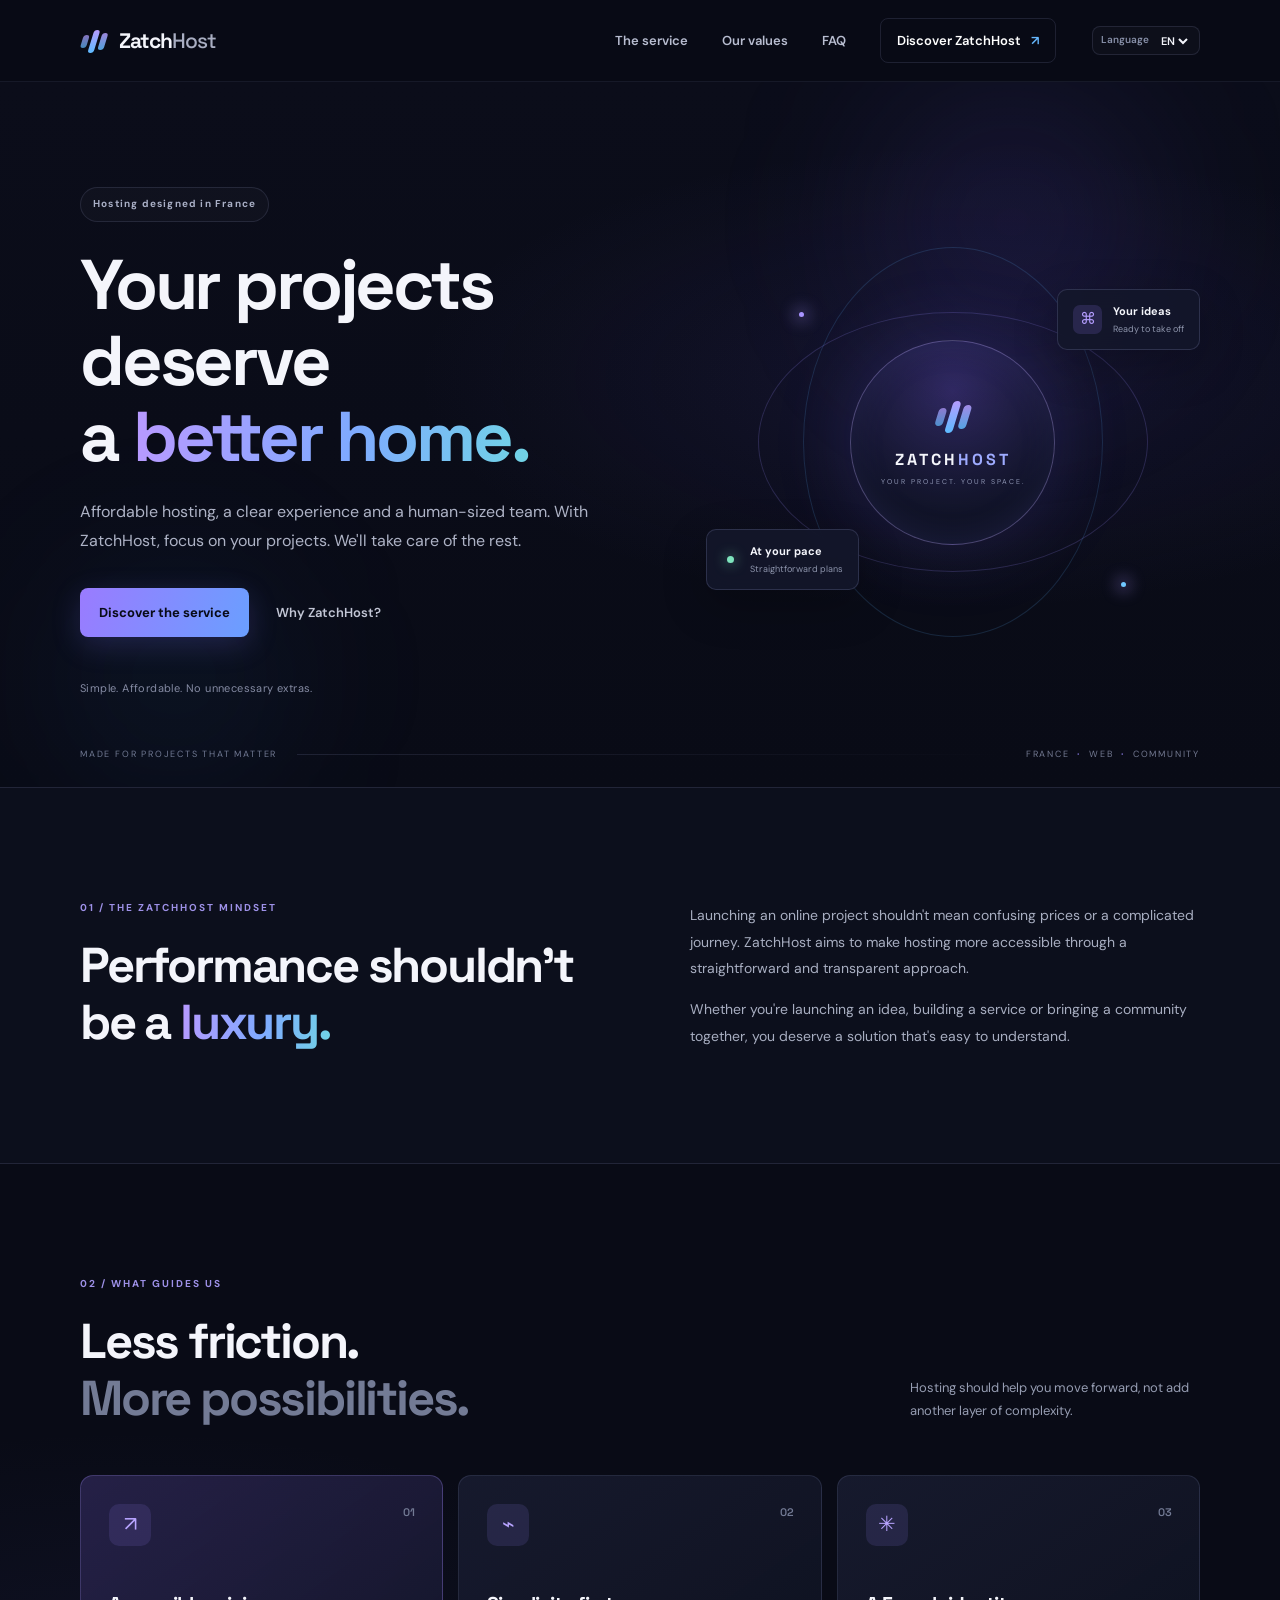
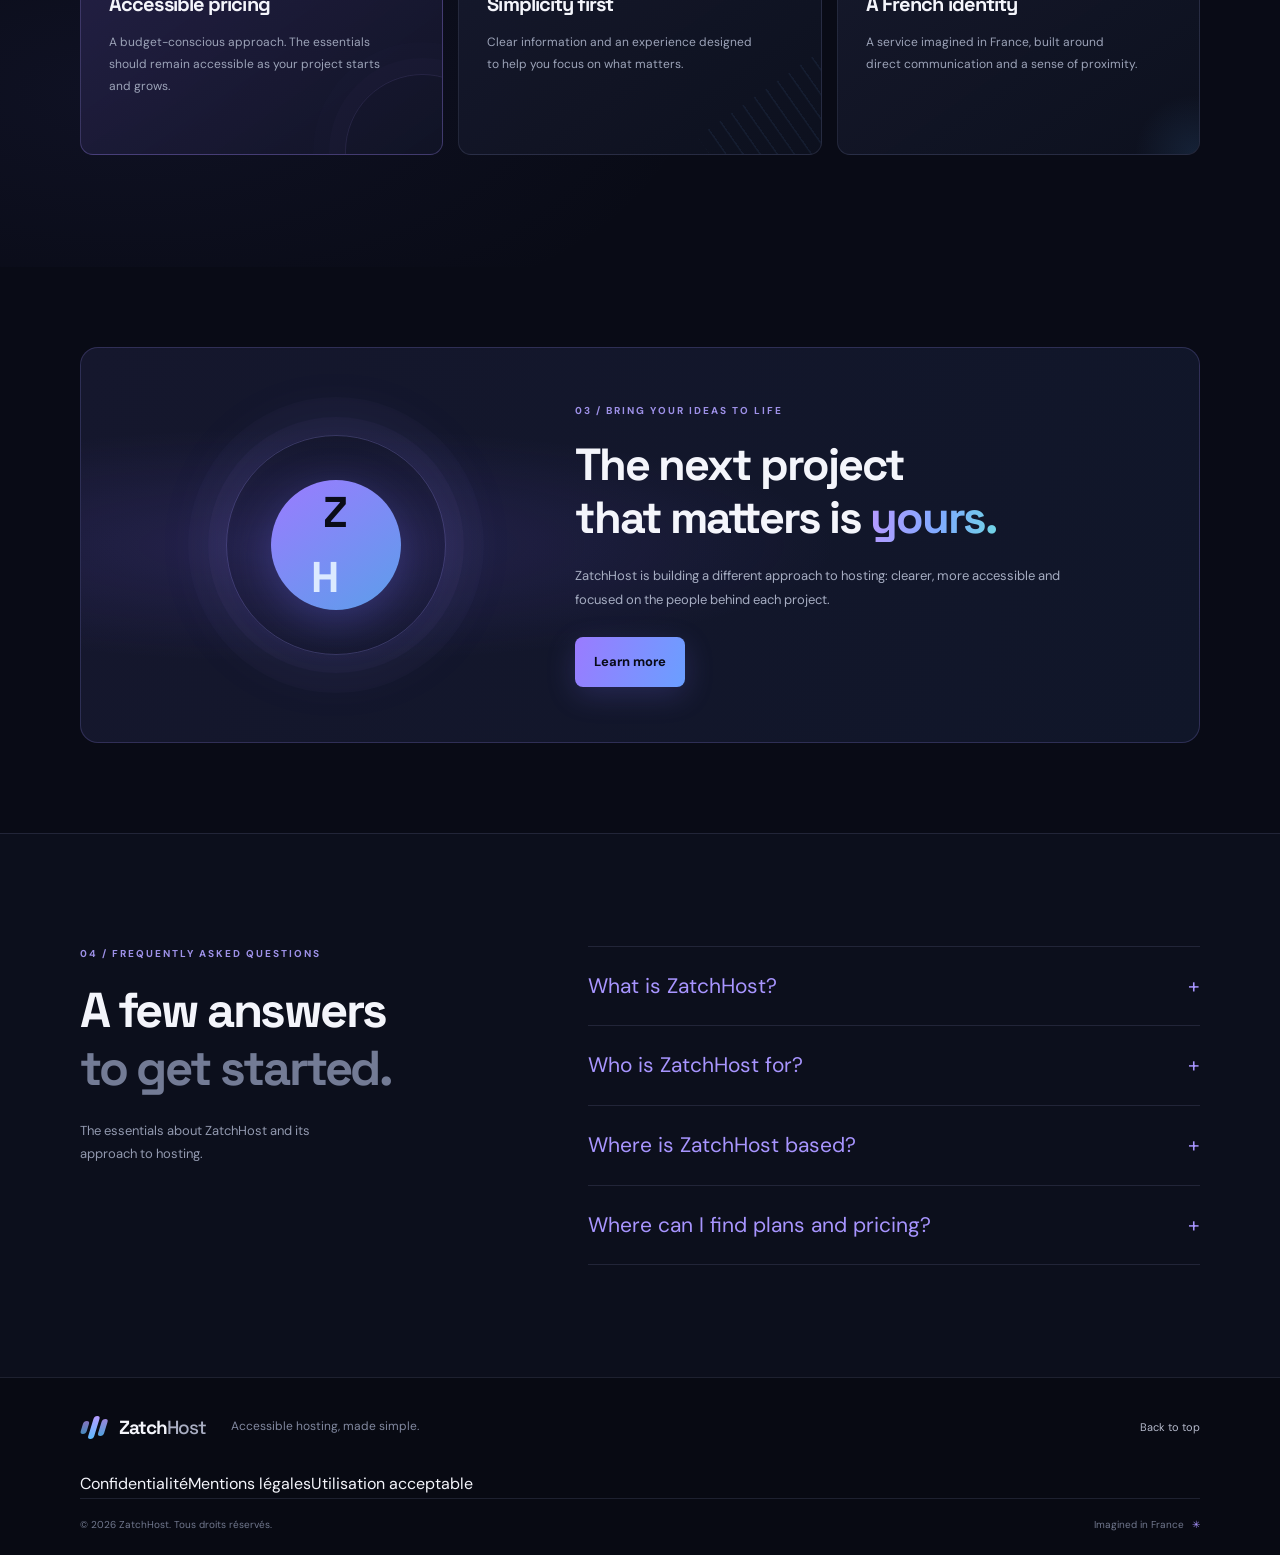
==== index.html @ 6ff49f6a "Add legal and privacy links to footer" ====
<!doctype html>
<html lang="fr">
<head>
  <meta charset="utf-8">
  <meta name="viewport" content="width=device-width, initial-scale=1">
  <meta name="theme-color" content="#090b16">
  <meta id="meta-description" name="description" content="ZatchHost, l'hébergement accessible pensé en France. Découvrez une approche simple, transparente et humaine pour donner vie à vos projets en ligne.">
  <meta name="robots" content="index,follow">
  <link rel="canonical" href="https://zatchhost.github.io/">
  <link rel="icon" type="image/svg+xml" href="/favicon.svg">
  <link rel="preconnect" href="https://fonts.googleapis.com">
  <link rel="preconnect" href="https://fonts.gstatic.com" crossorigin>
  <link href="https://fonts.googleapis.com/css2?family=DM+Sans:wght@400;500;600;700&family=Space+Grotesk:wght@500;600;700&display=swap" rel="stylesheet">
  <link rel="stylesheet" href="/styles.css">
  <meta property="og:type" content="website">
  <meta property="og:locale" content="fr_FR">
  <meta property="og:site_name" content="ZatchHost">
  <meta id="og-title" property="og:title" content="ZatchHost — L'hébergement, simplement.">
  <meta id="og-description" property="og:description" content="Un hébergement accessible, une approche transparente et un service pensé en France.">
  <meta property="og:url" content="https://zatchhost.github.io/">
  <meta name="twitter:card" content="summary">
  <title id="page-title">ZatchHost — Hébergement accessible, simplement</title>
  <script type="application/ld+json">
  {
    "@context": "https://schema.org",
    "@type": "Organization",
    "name": "ZatchHost",
    "url": "https://zatchhost.github.io/",
    "description": "Service français d'hébergement accessible."
  }
  </script>
</head>
<body>
  <a class="skip-link" href="#contenu">Aller au contenu</a>
  <header class="site-header">
    <div class="container nav-wrap">
      <a class="brand" href="#" aria-label="ZatchHost, accueil">
        <span class="brand-mark" aria-hidden="true"><span></span><span></span><span></span></span>
        <span>Zatch<span class="brand-light">Host</span></span>
      </a>
      <button class="menu-toggle" type="button" aria-expanded="false" aria-controls="navigation" aria-label="Ouvrir le menu">
        <span></span><span></span>
      </button>
      <nav id="navigation" class="navigation" aria-label="Navigation principale">
        <a href="#service">Le service</a>
        <a href="#engagements">Nos engagements</a>
        <a href="#faq">FAQ</a>
        <a class="nav-cta" href="#decouvrir">Découvrir ZatchHost <span aria-hidden="true">↗</span></a>
      <div class="language-picker"><label for="language-select">Language</label><select id="language-select" aria-label="Choose language"><option value="fr">FR</option><option value="en">EN</option><option value="es">ES</option><option value="ja">JP</option><option value="de">DE</option></select></div>
      </nav>
    </div>
  </header>

  <main id="contenu">
    <section class="hero">
      <div class="hero-glow hero-glow-one" aria-hidden="true"></div>
      <div class="hero-glow hero-glow-two" aria-hidden="true"></div>
      <div class="container hero-grid">
        <div class="hero-copy">
          <div class="eyebrow"><span class="eyebrow-dot"></span> L'hébergement pensé en France</div>
          <h1>Vos projets méritent<br>un <span class="gradient-text">meilleur terrain.</span></h1>
          <p class="hero-lead">Un hébergement accessible, une expérience claire et une équipe à taille humaine. Avec ZatchHost, concentrez-vous sur vos projets. On s'occupe du reste.</p>
          <div class="hero-actions">
            <a class="button button-primary" href="#service">Découvrir le service <span aria-hidden="true">→</span></a>
            <a class="text-link" href="#engagements">Pourquoi ZatchHost ? <span aria-hidden="true">↘</span></a>
          </div>
          <div class="hero-note"><span class="note-icon" aria-hidden="true">✳</span> Simple. Accessible. Sans superflu.</div>
        </div>
        <div class="hero-visual" aria-label="Illustration abstraite d'une infrastructure numérique">
          <div class="orbit orbit-a"></div><div class="orbit orbit-b"></div>
          <div class="visual-core">
            <div class="core-logo"><span class="brand-mark large" aria-hidden="true"><span></span><span></span><span></span></span></div>
            <strong>ZATCH<span>HOST</span></strong>
            <small>YOUR PROJECT. YOUR SPACE.</small>
          </div>
          <div class="float-card float-card-top"><span class="float-icon">⌘</span><span><b>Vos idées</b><small>Prêtes à décoller</small></span></div>
          <div class="float-card float-card-bottom"><span class="status-dot"></span><span><b>À votre rythme</b><small>Une offre sans détour</small></span></div>
          <div class="visual-spark spark-one"></div><div class="visual-spark spark-two"></div>
        </div>
      </div>
      <div class="container hero-bottom"><span>FAIT POUR LES PROJETS QUI COMPTENT</span><div class="hero-line"></div><span>FRANCE <b>·</b> WEB <b>·</b> COMMUNAUTÉ</span></div>
    </section>

    <section class="intro section-pad" id="service">
      <div class="container intro-grid">
        <div>
          <p class="section-kicker">01 / L'ESPRIT ZATCHHOST</p>
          <h2>La performance ne devrait pas être un <span class="gradient-text">luxe.</span></h2>
        </div>
        <div class="intro-text">
          <p>Monter un projet en ligne ne devrait pas rimer avec tarifs incompréhensibles ou parcours compliqué. ZatchHost veut rendre l'hébergement plus accessible, avec une approche directe et transparente.</p>
          <p>Que vous lanciez une idée, développiez un service ou réunissiez une communauté, vous devez pouvoir avancer avec une solution qui reste simple à comprendre.</p>
        </div>
      </div>
    </section>

    <section class="values section-pad" id="engagements">
      <div class="container">
        <div class="section-heading">
          <div><p class="section-kicker">02 / CE QUI NOUS GUIDE</p><h2>Moins de friction.<br><span class="muted-heading">Plus de possibilités.</span></h2></div>
          <p class="heading-aside">Un service d'hébergement doit vous aider à avancer, pas ajouter une couche de complexité.</p>
        </div>
        <div class="value-grid">
          <article class="value-card value-featured">
            <div class="card-icon">↗</div><span class="card-index">01</span>
            <h3>Des prix accessibles</h3>
            <p>Une approche orientée budget maîtrisé. L'essentiel doit rester accessible, que votre projet débute ou grandisse.</p>
            <div class="card-decoration decoration-ring"></div>
          </article>
          <article class="value-card">
            <div class="card-icon">⌁</div><span class="card-index">02</span>
            <h3>La simplicité avant tout</h3>
            <p>Des informations claires et une expérience pensée pour vous laisser vous concentrer sur l'essentiel.</p>
            <div class="card-decoration decoration-lines"></div>
          </article>
          <article class="value-card">
            <div class="card-icon">✳</div><span class="card-index">03</span>
            <h3>Une identité française</h3>
            <p>Un service imaginé en France, avec la volonté de construire une relation directe et de proximité.</p>
            <div class="card-decoration decoration-orb"></div>
          </article>
        </div>
      </div>
    </section>

    <section class="manifesto section-pad" id="decouvrir">
      <div class="container manifesto-inner">
        <div class="manifesto-orb" aria-hidden="true"><div class="manifesto-orb-inner">Z<span>H</span></div></div>
        <div class="manifesto-copy">
          <p class="section-kicker">03 / DONNEZ VIE À VOS IDÉES</p>
          <h2>Le prochain projet<br>qui compte, c'est <span class="gradient-text">le vôtre.</span></h2>
          <p>ZatchHost construit une autre façon d'aborder l'hébergement : plus lisible, plus accessible et tournée vers les personnes qui font vivre leurs projets.</p>
          <a class="button button-primary" href="#faq">En savoir plus <span aria-hidden="true">→</span></a>
        </div>
      </div>
    </section>

    <section class="faq section-pad" id="faq">
      <div class="container faq-grid">
        <div><p class="section-kicker">04 / QUESTIONS FRÉQUENTES</p><h2>Quelques réponses<br><span class="muted-heading">pour commencer.</span></h2><p class="faq-intro">L'essentiel sur ZatchHost et sa vision de l'hébergement.</p></div>
        <div class="faq-list">
          <details><summary>Qu'est-ce que ZatchHost ? <span>+</span></summary><p>ZatchHost est un service français d'hébergement qui souhaite proposer des solutions accessibles et une expérience simple, sans complexité inutile.</p></details>
          <details><summary>À qui s'adresse ZatchHost ? <span>+</span></summary><p>À celles et ceux qui souhaitent héberger un projet en ligne et qui recherchent une approche claire, accessible et facile à comprendre.</p></details>
          <details><summary>Où est basé ZatchHost ? <span>+</span></summary><p>ZatchHost est un service français. Les informations précises sur l'infrastructure et la localisation des serveurs seront communiquées dans la documentation des offres.</p></details>
          <details><summary>Comment connaître les offres et les tarifs ? <span>+</span></summary><p>Les offres, leurs caractéristiques et leurs tarifs devront être présentés ici dès leur publication. Chaque formule devra détailler clairement ce qui est inclus.</p></details>
        </div>
      </div>
    </section>
  </main>

  <footer class="site-footer">
    <div class="container footer-main">
      <a class="brand footer-brand" href="#" aria-label="ZatchHost, accueil"><span class="brand-mark" aria-hidden="true"><span></span><span></span><span></span></span><span>Zatch<span class="brand-light">Host</span></span></a>
      <p>L'hébergement accessible, simplement.</p>
      <a class="back-top" href="#">Retour en haut ↑</a>
    </div>
    <nav class="container footer-links" aria-label="Informations légales"><a href="/privacy-policy.html">Confidentialité</a><a href="/legal-notice.html">Mentions légales</a><a href="/acceptable-use-policy.html">Utilisation acceptable</a></nav>
    <div class="container footer-bottom"><span>© <span id="year">2026</span> ZatchHost. Tous droits réservés.</span><span>Imaginé en France <span class="footer-heart">✳</span></span></div>
  </footer>
  <script src="/script.js" defer></script>
</body>
</html>
---- styles.css ----
:root{color-scheme:dark;--bg:#090b16;--surface:#101322;--surface-2:#14182a;--text:#f4f5fb;--muted:#a3a8bc;--line:rgba(190,196,255,.12);--purple:#9b7bff;--blue:#66b8ff;--font-body:"DM Sans",sans-serif;--font-display:"Space Grotesk",sans-serif}*{box-sizing:border-box}html{scroll-behavior:smooth;scroll-padding-top:90px}body{margin:0;background:var(--bg);color:var(--text);font-family:var(--font-body);line-height:1.65;-webkit-font-smoothing:antialiased}a{color:inherit;text-decoration:none}.container{width:min(1120px,calc(100% - 48px));margin-inline:auto}.skip-link{position:absolute;top:-60px;left:16px;padding:10px 16px;background:#fff;color:#090b16;z-index:20}.skip-link:focus{top:12px}.site-header{height:82px;position:sticky;top:0;z-index:10;background:rgba(9,11,22,.84);backdrop-filter:blur(18px);border-bottom:1px solid rgba(190,196,255,.08)}.nav-wrap,.navigation,.brand{display:flex;align-items:center}.nav-wrap{height:100%;justify-content:space-between}.brand{gap:11px;font:700 21px var(--font-display);letter-spacing:-1px}.brand-light{font-weight:500;color:#a9aec2}.brand-mark{width:28px;height:28px;display:flex;align-items:center;justify-content:center;gap:3px;transform:skew(-17deg)}.brand-mark span{width:6px;border-radius:5px;background:linear-gradient(180deg,#b69cff,#5dbbff)}.brand-mark span:nth-child(1){height:13px;opacity:.72}.brand-mark span:nth-child(2){height:23px}.brand-mark span:nth-child(3){height:17px;opacity:.85}.navigation{gap:34px;color:#b8bdd0;font-size:13px;font-weight:600}.navigation>a:not(.nav-cta):hover,.text-link:hover{color:#fff}.nav-cta{padding:11px 16px;border:1px solid var(--line);border-radius:8px;color:#fff}.nav-cta span{color:var(--blue);margin-left:7px}.menu-toggle{display:none}.hero{position:relative;overflow:hidden;padding:105px 0 25px;background:radial-gradient(ellipse at 75% 42%,rgba(82,67,173,.14),transparent 40%),linear-gradient(180deg,#0b0d1a 0%,#090b16 100%)}.hero-grid{position:relative;z-index:1;display:grid;grid-template-columns:1.08fr .92fr;align-items:center;gap:45px;min-height:430px}.eyebrow,.section-kicker{font-size:10px;font-weight:700;letter-spacing:2px;color:#aab0c7}.eyebrow{display:inline-flex;align-items:center;gap:10px;padding:8px 12px;border:1px solid var(--line);border-radius:100px;background:rgba(255,255,255,.025);letter-spacing:1.2px}.eyebrow-dot,.status-dot{width:7px;height:7px;border-radius:50%;background:#7ee4bd;box-shadow:0 0 13px rgba(126,228,189,.8)}h1,h2,h3,p{margin-top:0}h1,h2,h3{font-family:var(--font-display);letter-spacing:-.045em}h1{font-size:clamp(46px,5.5vw,72px);line-height:1.08;margin:25px 0 22px;font-weight:700}.gradient-text{background:linear-gradient(100deg,#b69aff 4%,#7faaff 55%,#70d5e5 100%);-webkit-background-clip:text;background-clip:text;color:transparent}.hero-lead{max-width:510px;color:#aeb3c6;font-size:16px;line-height:1.85}.hero-actions{display:flex;align-items:center;gap:27px;margin-top:32px}.button{display:inline-flex;align-items:center;gap:18px;padding:14px 19px;border-radius:8px;font-size:13px;font-weight:700;transition:transform .2s,box-shadow .2s}.button:hover{transform:translateY(-2px)}.button-primary{background:linear-gradient(110deg,#9a7bff,#6a9fff);color:#080b18;box-shadow:0 8px 30px rgba(125,117,255,.2)}.button-primary:hover{box-shadow:0 10px 36px rgba(125,117,255,.35)}.text-link{font-size:13px;font-weight:600;color:#c2c6d5}.text-link span{color:var(--blue);margin-left:5px}.hero-note{display:flex;align-items:center;gap:9px;margin-top:42px;color:#858ba3;font-size:11px;letter-spacing:.4px}.note-icon{color:#9d8aff;font-size:17px}.hero-visual{height:420px;position:relative;display:grid;place-items:center}.orbit{position:absolute;border:1px solid rgba(153,139,255,.2);border-radius:50%;transform:rotate(-24deg)}.orbit-a{width:390px;height:260px}.orbit-b{width:300px;height:390px;transform:rotate(57deg);border-color:rgba(94,181,255,.16)}.visual-core{width:205px;height:205px;border:1px solid rgba(184,168,255,.34);border-radius:50%;display:flex;flex-direction:column;align-items:center;justify-content:center;background:radial-gradient(circle at 50% 25%,rgba(130,105,255,.24),rgba(17,20,40,.92) 68%);box-shadow:0 0 80px rgba(112,99,255,.18),inset 0 0 35px rgba(120,112,255,.1);z-index:1}.core-logo{margin-bottom:13px}.brand-mark.large{width:39px;height:39px;gap:4px}.brand-mark.large span{width:8px}.brand-mark.large span:nth-child(1){height:18px}.brand-mark.large span:nth-child(2){height:32px}.brand-mark.large span:nth-child(3){height:24px}.visual-core strong{font:700 16px var(--font-display);letter-spacing:3px}.visual-core strong span{color:#9eabff}.visual-core small{margin-top:6px;font-size:7px;letter-spacing:2px;color:#8e95b3}.float-card{position:absolute;z-index:2;display:flex;align-items:center;gap:11px;padding:12px 15px;border:1px solid rgba(183,190,255,.16);border-radius:10px;background:rgba(19,23,43,.9);box-shadow:0 15px 45px rgba(0,0,0,.24);backdrop-filter:blur(12px)}.float-card b,.float-card small{display:block}.float-card b{font-size:11px}.float-card small{font-size:9px;color:#8e95ac;margin-top:2px}.float-icon{width:29px;height:29px;display:grid;place-items:center;border-radius:7px;background:rgba(157,130,255,.16);color:#b49dff}.float-card-top{top:57px;right:0}.float-card-bottom{bottom:62px;left:0}.float-card-bottom .status-dot{margin:0 5px}.visual-spark{position:absolute;width:5px;height:5px;border-radius:50%;background:#a995ff;box-shadow:0 0 16px 4px rgba(169,149,255,.45)}.spark-one{top:80px;left:19%}.spark-two{right:15%;bottom:65px;background:#70c9ff}.hero-glow{position:absolute;filter:blur(80px);border-radius:50%;pointer-events:none}.hero-glow-one{width:280px;height:280px;background:rgba(103,76,222,.13);top:0;right:10%}.hero-glow-two{width:220px;height:220px;background:rgba(48,126,201,.09);bottom:0;left:5%}.hero-bottom{display:flex;align-items:center;gap:20px;margin-top:50px;color:#737991;font-size:9px;letter-spacing:1.8px}.hero-bottom b{color:#9b8bff;padding:0 4px}.hero-line{height:1px;flex:1;background:linear-gradient(90deg,var(--line),transparent)}.section-pad{padding:112px 0}.intro{border-top:1px solid var(--line);border-bottom:1px solid var(--line);background:#0c0f1c}.intro-grid{display:grid;grid-template-columns:1fr 1fr;gap:100px;align-items:center}.section-kicker{margin-bottom:20px;color:#9e91e8}h2{font-size:clamp(34px,4vw,49px);line-height:1.17;margin-bottom:0}.intro-text{color:#a8aec1;font-size:14px;line-height:1.9}.intro-text p:last-child{margin-bottom:0}.values{background:radial-gradient(ellipse at 10% 75%,rgba(71,74,157,.1),transparent 35%)}.section-heading{display:flex;justify-content:space-between;align-items:end;gap:40px;margin-bottom:47px}.muted-heading{color:#737b95}.heading-aside{max-width:290px;color:#969db2;font-size:13px;line-height:1.8;margin-bottom:5px}.value-grid{display:grid;grid-template-columns:repeat(3,1fr);gap:15px}.value-card{position:relative;overflow:hidden;min-height:280px;padding:28px;border:1px solid var(--line);border-radius:13px;background:linear-gradient(145deg,rgba(24,28,49,.88),rgba(14,17,31,.9))}.value-featured{background:linear-gradient(145deg,rgba(54,45,99,.62),rgba(17,20,38,.95));border-color:rgba(167,145,255,.27)}.card-icon{width:42px;height:42px;display:grid;place-items:center;border-radius:10px;background:rgba(156,132,255,.13);color:#b8a4ff;font-size:21px}.card-index{position:absolute;right:27px;top:29px;font:600 11px var(--font-display);color:#737b95}.value-card h3{position:relative;z-index:1;font-size:20px;margin:42px 0 10px}.value-card p{position:relative;z-index:1;max-width:275px;color:#9ca3b8;font-size:12px;line-height:1.85;margin:0}.card-decoration{position:absolute;pointer-events:none;opacity:.55}.decoration-ring{width:155px;height:155px;border:1px solid rgba(176,151,255,.22);border-radius:50%;right:-58px;bottom:-75px;box-shadow:0 0 0 16px rgba(176,151,255,.035),0 0 0 32px rgba(176,151,255,.025)}.decoration-lines{width:170px;height:100px;right:-60px;bottom:-25px;transform:rotate(-35deg);background:repeating-linear-gradient(90deg,transparent 0 12px,rgba(111,174,255,.13) 13px 14px)}.decoration-orb{width:120px;height:120px;right:-55px;bottom:-60px;border-radius:50%;background:radial-gradient(circle,rgba(90,173,255,.2),transparent 70%)}.manifesto{padding-top:80px;padding-bottom:90px}.manifesto-inner{position:relative;overflow:hidden;display:grid;grid-template-columns:.8fr 1.2fr;align-items:center;gap:55px;min-height:370px;padding:55px 70px;border:1px solid rgba(160,145,255,.2);border-radius:18px;background:radial-gradient(ellipse at 20% 50%,rgba(99,78,198,.22),transparent 42%),linear-gradient(110deg,#15172d,#101629)}.manifesto-orb{width:220px;height:220px;margin:auto;display:grid;place-items:center;border-radius:50%;border:1px solid rgba(165,151,255,.25);box-shadow:0 0 0 18px rgba(165,151,255,.035),0 0 0 38px rgba(165,151,255,.025),0 0 75px rgba(121,112,255,.12)}.manifesto-orb-inner{width:130px;height:130px;display:grid;place-items:center;border-radius:50%;background:linear-gradient(145deg,#9b7bff,#5c9eea);font:700 43px var(--font-display);color:#0a0c18;box-shadow:0 12px 45px rgba(115,112,255,.3)}.manifesto-orb-inner span{margin-left:-22px;color:#dceaff}.manifesto-copy h2{font-size:clamp(32px,3.7vw,45px)}.manifesto-copy>p:not(.section-kicker){max-width:500px;margin:20px 0 25px;color:#a6adc2;font-size:13px;line-height:1.85}.faq{background:#0c0f1c;border-top:1px solid var(--line)}.faq-grid{display:grid;grid-template-columns:.8fr 1.2fr;gap:100px}.faq-intro{max-width:260px;margin-top:22px;color:#9299af;font-size:13px;line-height:1.8}.faq-list details{border-bottom:1px solid var(--line)}.faq-list details:first-child{border-top:1px solid var(--line)}.faq-list summary{display:flex;justify-content:space-between;align-items:center;gap:20px;padding:22px 0;cursor:pointer;list-style:none;font-size:14px;font-weight:600}.faq-list summary::-webkit-details-marker{display:none}.faq-list summary span{font-size:21px;font-weight:400;color:#a895ff;transition:transform .2s}.faq-list details[open] summary span{transform:rotate(45deg)}.faq-list details p{max-width:600px;margin:-5px 0 22px;color:#9ca3b8;font-size:12px;line-height:1.9}.site-footer{padding:35px 0 22px;background:#080a13;border-top:1px solid var(--line)}.footer-main{display:flex;align-items:center;gap:25px;padding-bottom:30px}.footer-brand{font-size:19px}.footer-main>p{margin:0;color:#81889f;font-size:12px}.back-top{margin-left:auto;color:#b4b9ca;font-size:11px}.footer-bottom{display:flex;justify-content:space-between;padding-top:18px;border-top:1px solid var(--line);color:#71788e;font-size:10px}.footer-heart{color:#a895ff;margin-left:5px}@media(max-width:800px){.hero-grid{grid-template-columns:1fr;gap:20px}.hero-copy{max-width:650px}.hero-visual{height:350px;max-width:500px;width:100%;margin:auto}.hero{padding-top:75px}.intro-grid,.faq-grid{grid-template-columns:1fr;gap:35px}.section-heading{align-items:start;flex-direction:column;gap:18px}.heading-aside{max-width:440px}.manifesto-inner{grid-template-columns:.65fr 1.35fr;gap:25px;padding:40px}.manifesto-orb{width:165px;height:165px}.manifesto-orb-inner{width:100px;height:100px;font-size:34px}.value-card{padding:23px}.value-card h3{font-size:18px}}@media(max-width:620px){.container{width:min(100% - 36px,1120px)}.site-header{height:70px}.menu-toggle{display:flex;width:42px;height:42px;flex-direction:column;align-items:center;justify-content:center;gap:6px;border:1px solid var(--line);border-radius:8px;background:transparent}.menu-toggle span{width:17px;height:1.5px;background:#fff}.navigation{display:none;position:absolute;top:69px;left:0;right:0;align-items:stretch;flex-direction:column;gap:0;padding:12px 18px 20px;background:#0c0f1c;border-bottom:1px solid var(--line)}.navigation.is-open{display:flex}.navigation>a{padding:13px 8px}.navigation .nav-cta{margin-top:8px;text-align:center}.hero{padding-top:62px}.hero-grid{min-height:0}.hero h1{font-size:clamp(43px,12vw,59px)}.hero-lead{font-size:14px}.hero-actions{align-items:flex-start;flex-direction:column;gap:18px}.hero-note{margin-top:28px}.hero-visual{height:310px;transform:scale(.92);transform-origin:center}.orbit-a{width:310px;height:220px}.orbit-b{width:245px;height:320px}.visual-core{width:170px;height:170px}.float-card-top{right:-4px;top:38px}.float-card-bottom{left:-5px;bottom:42px}.hero-bottom{margin-top:28px;gap:10px;font-size:7px;letter-spacing:1px}.section-pad{padding:78px 0}.intro-grid{gap:25px}.value-grid{grid-template-columns:1fr}.value-card{min-height:235px}.value-card h3{margin-top:30px}.manifesto{padding-top:60px;padding-bottom:65px}.manifesto-inner{grid-template-columns:1fr;padding:35px 25px;gap:32px}.manifesto-orb{width:145px;height:145px}.manifesto-orb-inner{width:90px;height:90px}.manifesto-copy h2{font-size:34px}.faq-grid{gap:30px}.footer-main{flex-wrap:wrap;gap:13px}.footer-main>p{width:100%;order:3}.back-top{font-size:10px}.footer-bottom{gap:15px;font-size:9px}}@media(prefers-reduced-motion:reduce){*,*::before,*::after{scroll-behavior:auto!important;transition:none!important;animation:none!important}}

/* Motion polish: subtle movement, scroll reveals and tactile interactions. */
@keyframes core-float { 0%,100%{transform:translate3d(0,0,0)} 50%{transform:translate3d(0,-9px,0)} }
@keyframes orbit-drift { 0%,100%{transform:rotate(-24deg) scale(1)} 50%{transform:rotate(-20deg) scale(1.025)} }
@keyframes card-float { 0%,100%{transform:translateY(0)} 50%{transform:translateY(-7px)} }
@keyframes spark-pulse { 0%,100%{opacity:.55;scale:.85} 50%{opacity:1;scale:1.25} }
.visual-core{animation:core-float 6s ease-in-out infinite}
.orbit-a{animation:orbit-drift 14s ease-in-out infinite}
.orbit-b{animation:orbit-drift 18s ease-in-out infinite reverse}
.float-card-top{animation:card-float 5.5s ease-in-out infinite}
.float-card-bottom{animation:card-float 6.5s ease-in-out infinite reverse}
.visual-spark{animation:spark-pulse 3.2s ease-in-out infinite}
.spark-two{animation-delay:1.2s}
.button,.nav-cta,.text-link,.back-top,.value-card,.faq-list summary{
  transition:color .22s ease,background-color .22s ease,border-color .22s ease,box-shadow .25s ease,transform .25s ease
}
.nav-cta:hover{border-color:rgba(166,145,255,.48);background:rgba(155,123,255,.08)}
.value-card:hover{transform:translateY(-6px);border-color:rgba(167,145,255,.38);box-shadow:0 18px 48px rgba(0,0,0,.2)}
.faq-list summary:hover{color:#c7baff}
.back-top:hover{color:#fff;transform:translateY(-2px)}
a:focus-visible,button:focus-visible,summary:focus-visible{outline:2px solid #a995ff;outline-offset:4px;border-radius:4px}

/* Only hide reveal targets after the enhancement has been activated. */
.motion-ready .reveal{opacity:0;transform:translateY(22px);transition:opacity .7s ease,transform .7s cubic-bezier(.2,.7,.2,1);transition-delay:var(--reveal-delay,0ms)}
.motion-ready .reveal.is-visible{opacity:1;transform:translateY(0)}
@media(prefers-reduced-motion:reduce){
 .visual-core,.orbit-a,.orbit-b,.float-card-top,.float-card-bottom,.visual-spark{animation:none!important}
 .motion-ready .reveal{opacity:1;transform:none;transition:none}
 .value-card:hover,.back-top:hover,.button:hover{transform:none}
}


/* Language selector */
.language-picker{display:flex;align-items:center;gap:8px;margin-left:2px;padding:5px 8px;border:1px solid var(--line);border-radius:8px;background:rgba(255,255,255,.025)}
.language-picker label{font-size:10px;color:#8991aa}
.language-picker select{border:0;outline:0;background:transparent;color:#f4f5fb;font:600 11px var(--font-body);cursor:pointer}
.language-picker select option{background:#101322;color:#f4f5fb}
.language-picker select:focus-visible{outline:2px solid #a995ff;outline-offset:3px;border-radius:3px}
@media(max-width:620px){
  .language-picker{justify-content:space-between;margin:10px 0 0;padding:10px 12px}
  .language-picker label{font-size:12px}
  .language-picker select{font-size:13px}
}
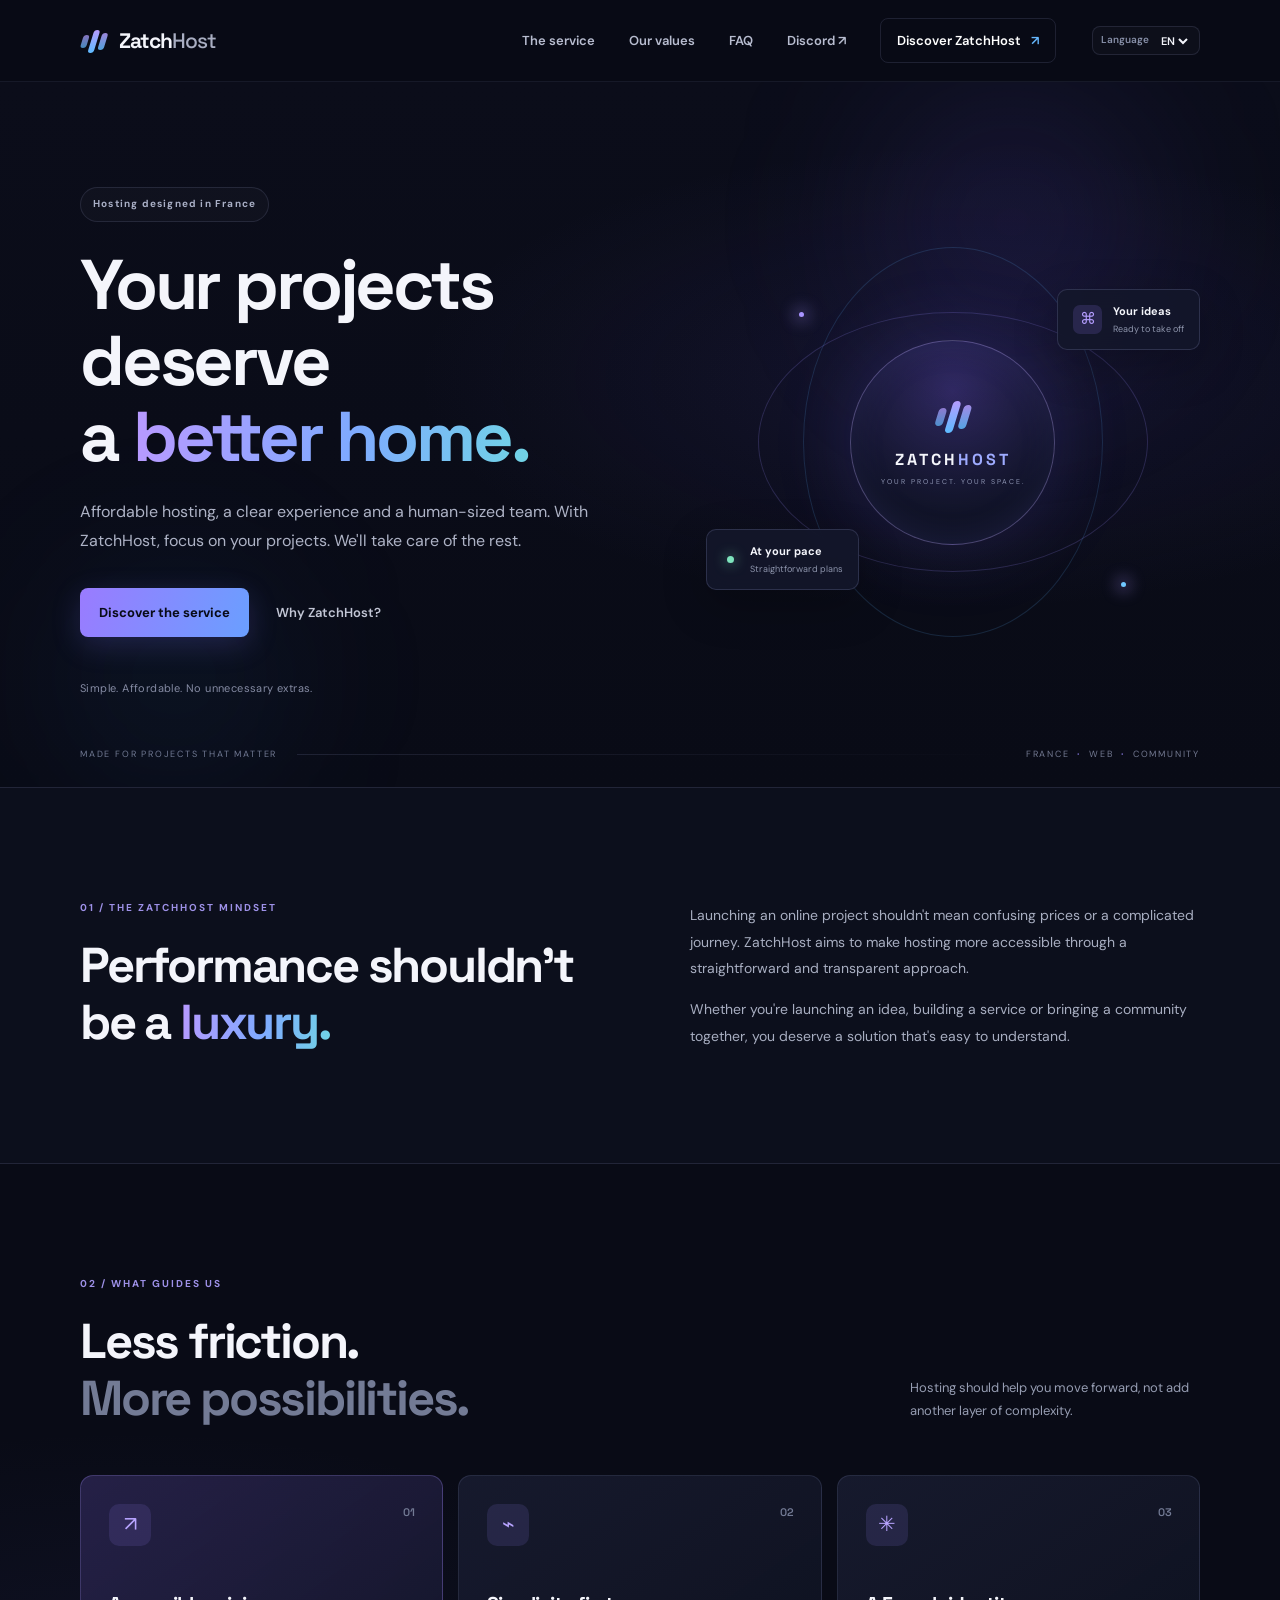
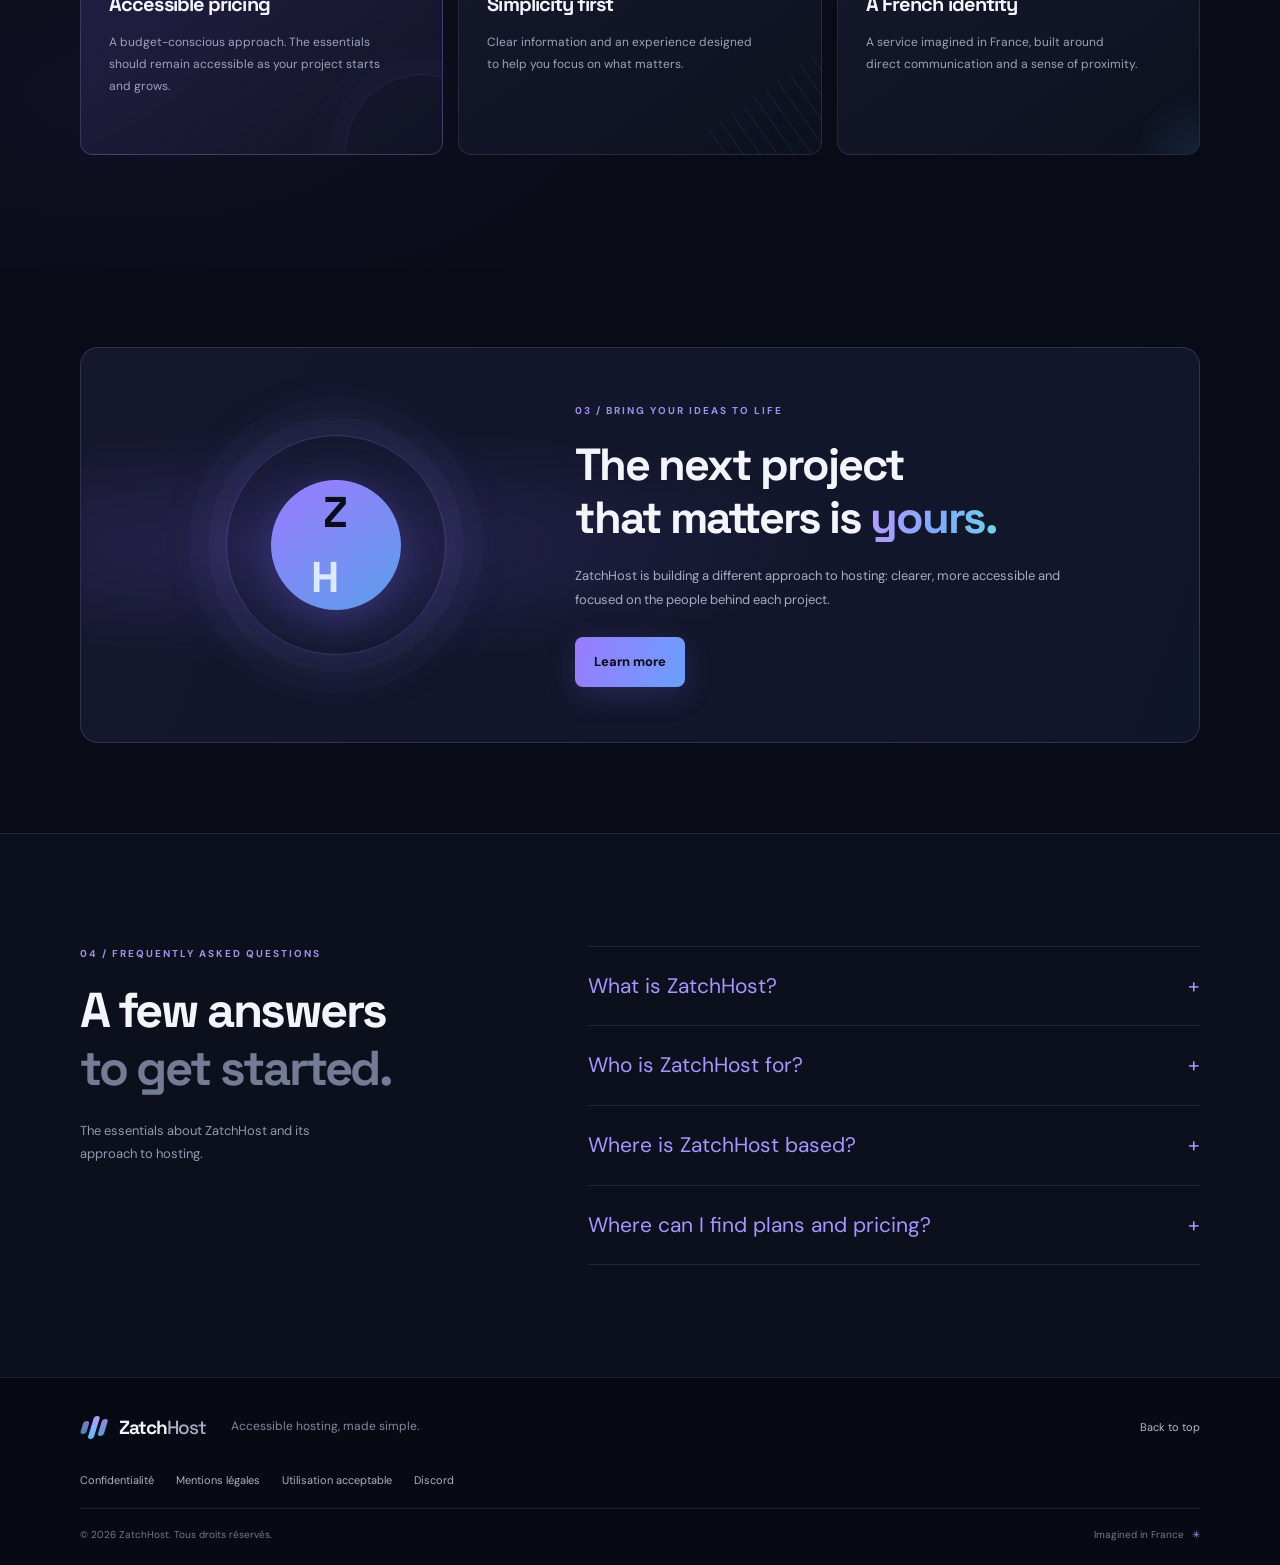
==== commit cca1b80a: "Add Discord server links to navigation and footer" ====
--- a/index.html
+++ b/index.html
@@ -45,6 +45,7 @@
         <a href="#service">Le service</a>
         <a href="#engagements">Nos engagements</a>
         <a href="#faq">FAQ</a>
+        <a href="https://dsc.gg/zatchhost" target="_blank" rel="noopener noreferrer">Discord ↗</a>
         <a class="nav-cta" href="#decouvrir">Découvrir ZatchHost <span aria-hidden="true">↗</span></a>
       <div class="language-picker"><label for="language-select">Language</label><select id="language-select" aria-label="Choose language"><option value="fr">FR</option><option value="en">EN</option><option value="es">ES</option><option value="ja">JP</option><option value="de">DE</option></select></div>
       </nav>
@@ -154,7 +155,7 @@
       <p>L'hébergement accessible, simplement.</p>
       <a class="back-top" href="#">Retour en haut ↑</a>
     </div>
-    <nav class="container footer-links" aria-label="Informations légales"><a href="/privacy-policy.html">Confidentialité</a><a href="/legal-notice.html">Mentions légales</a><a href="/acceptable-use-policy.html">Utilisation acceptable</a></nav>
+    <nav class="container footer-links" aria-label="Informations légales"><a href="/privacy-policy.html">Confidentialité</a><a href="/legal-notice.html">Mentions légales</a><a href="/acceptable-use-policy.html">Utilisation acceptable</a><a href="https://dsc.gg/zatchhost" target="_blank" rel="noopener noreferrer">Discord</a></nav>
     <div class="container footer-bottom"><span>© <span id="year">2026</span> ZatchHost. Tous droits réservés.</span><span>Imaginé en France <span class="footer-heart">✳</span></span></div>
   </footer>
   <script src="/script.js" defer></script>
--- a/styles.css
+++ b/styles.css
@@ -42,3 +42,32 @@
   .language-picker label{font-size:12px}
   .language-picker select{font-size:13px}
 }
+
+
+/* Legal and policy pages */
+.legal-document{min-height:100vh;background:#090b16;color:#eef0f8}
+.legal-main{max-width:860px;padding-top:76px;padding-bottom:80px}
+.legal-main h1{margin:12px 0 22px;font:700 clamp(38px,6vw,58px)/1.08 var(--font-display);letter-spacing:-.045em}
+.legal-main section{padding:27px 0;border-bottom:1px solid var(--line)}
+.legal-main section h2{margin:0 0 13px;font:600 22px/1.3 var(--font-display);letter-spacing:-.025em}
+.legal-main p,.legal-main li{color:#b4bbce;font-size:14px;line-height:1.85}
+.legal-main p{margin:10px 0}
+.legal-main ul{padding-left:22px;margin:12px 0}
+.legal-main li{padding:3px 0}
+.legal-main strong{color:#f1f2fa}
+.legal-main code{padding:2px 5px;border-radius:4px;background:rgba(255,255,255,.07);color:#d9ceff}
+.draft-notice{margin:25px 0 15px;padding:18px 20px;border:1px solid rgba(255,190,100,.35);border-left:3px solid #e8a94c;border-radius:10px;background:rgba(232,169,76,.07);color:#d9c8aa;font-size:13px;line-height:1.8}
+.draft-notice strong{color:#ffdda6}
+.legal-updated{color:#7f879e!important;font-size:12px!important}
+.legal-back{padding-top:30px}
+.footer-links{display:flex;gap:22px;padding-bottom:18px;flex-wrap:wrap}
+.footer-links a{color:#aab1c5;font-size:11px;text-decoration:none}
+.footer-links a:hover{color:#fff}
+@media(max-width:620px){
+  .legal-main{padding-top:52px;padding-bottom:60px}
+  .legal-main section{padding:22px 0}
+  .legal-main section h2{font-size:20px}
+  .legal-main p,.legal-main li{font-size:13px}
+  .draft-notice{padding:15px}
+  .footer-links{gap:12px 18px}
+}
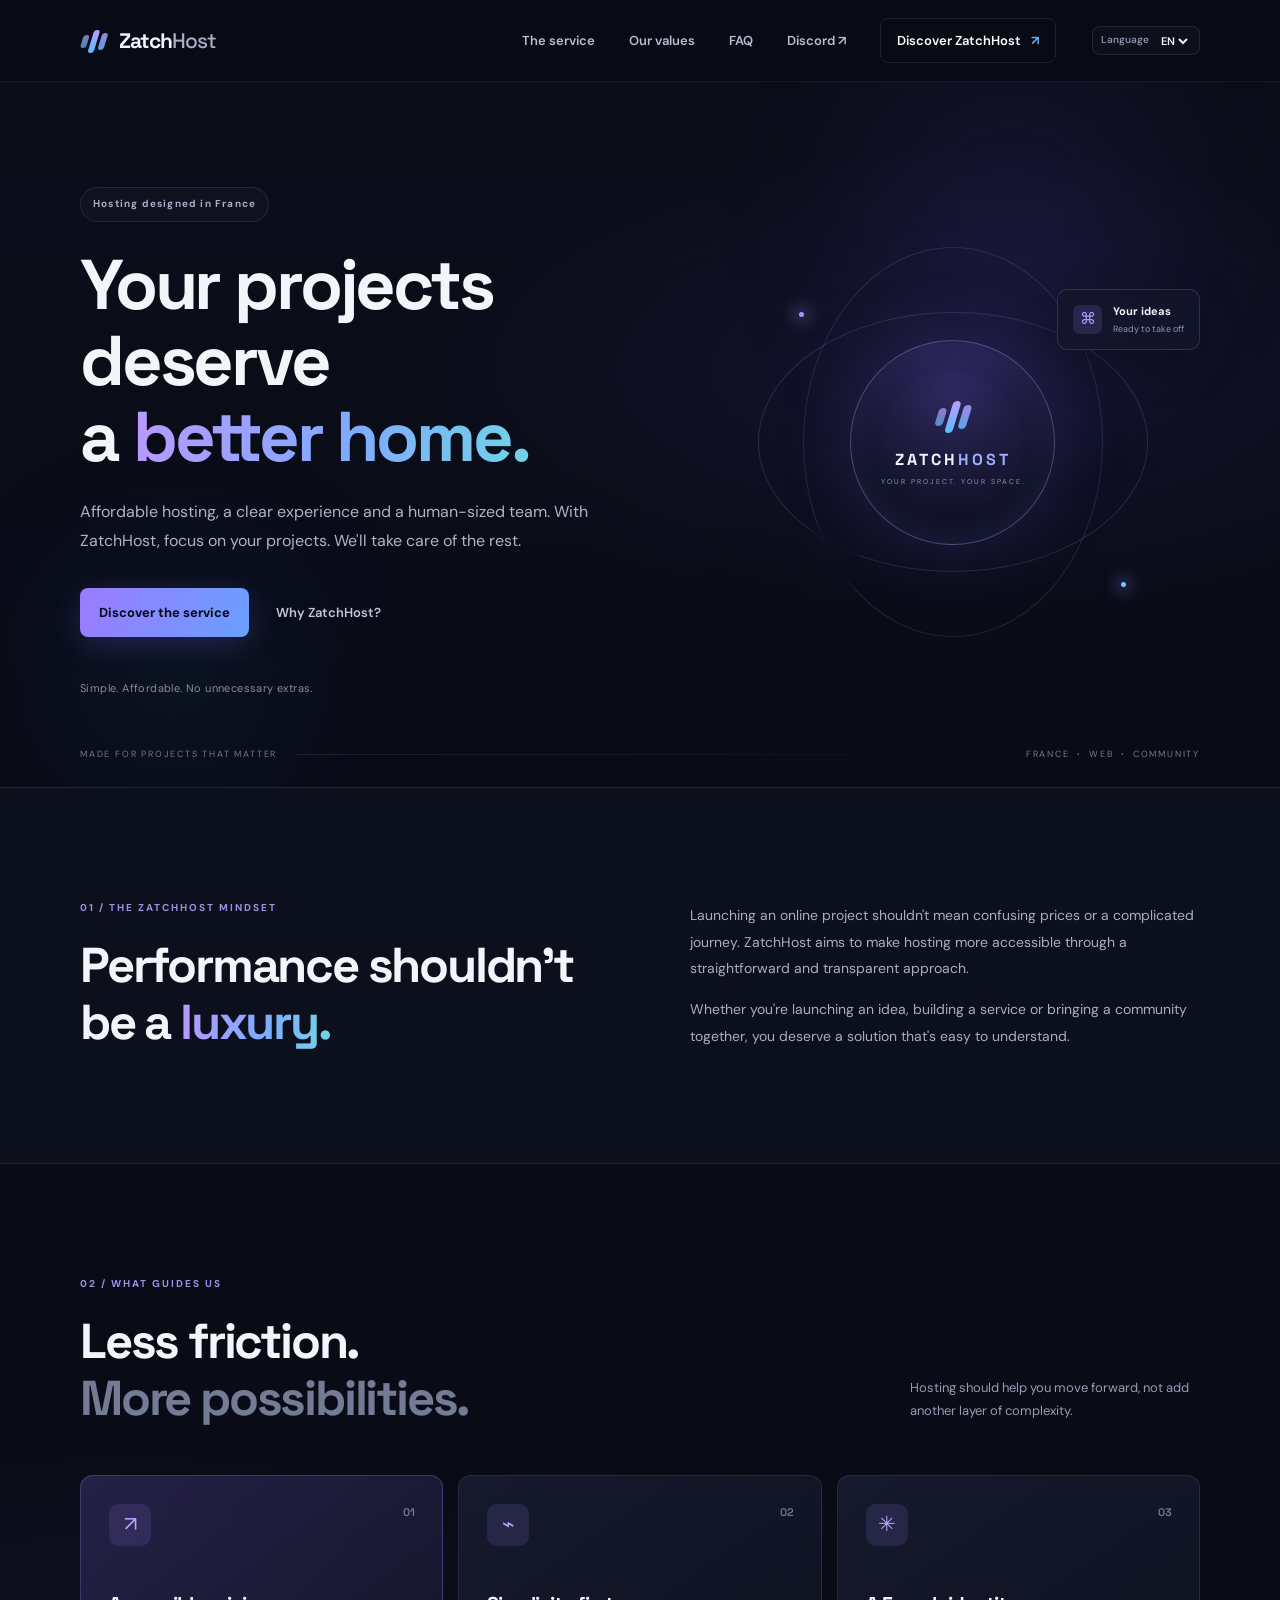
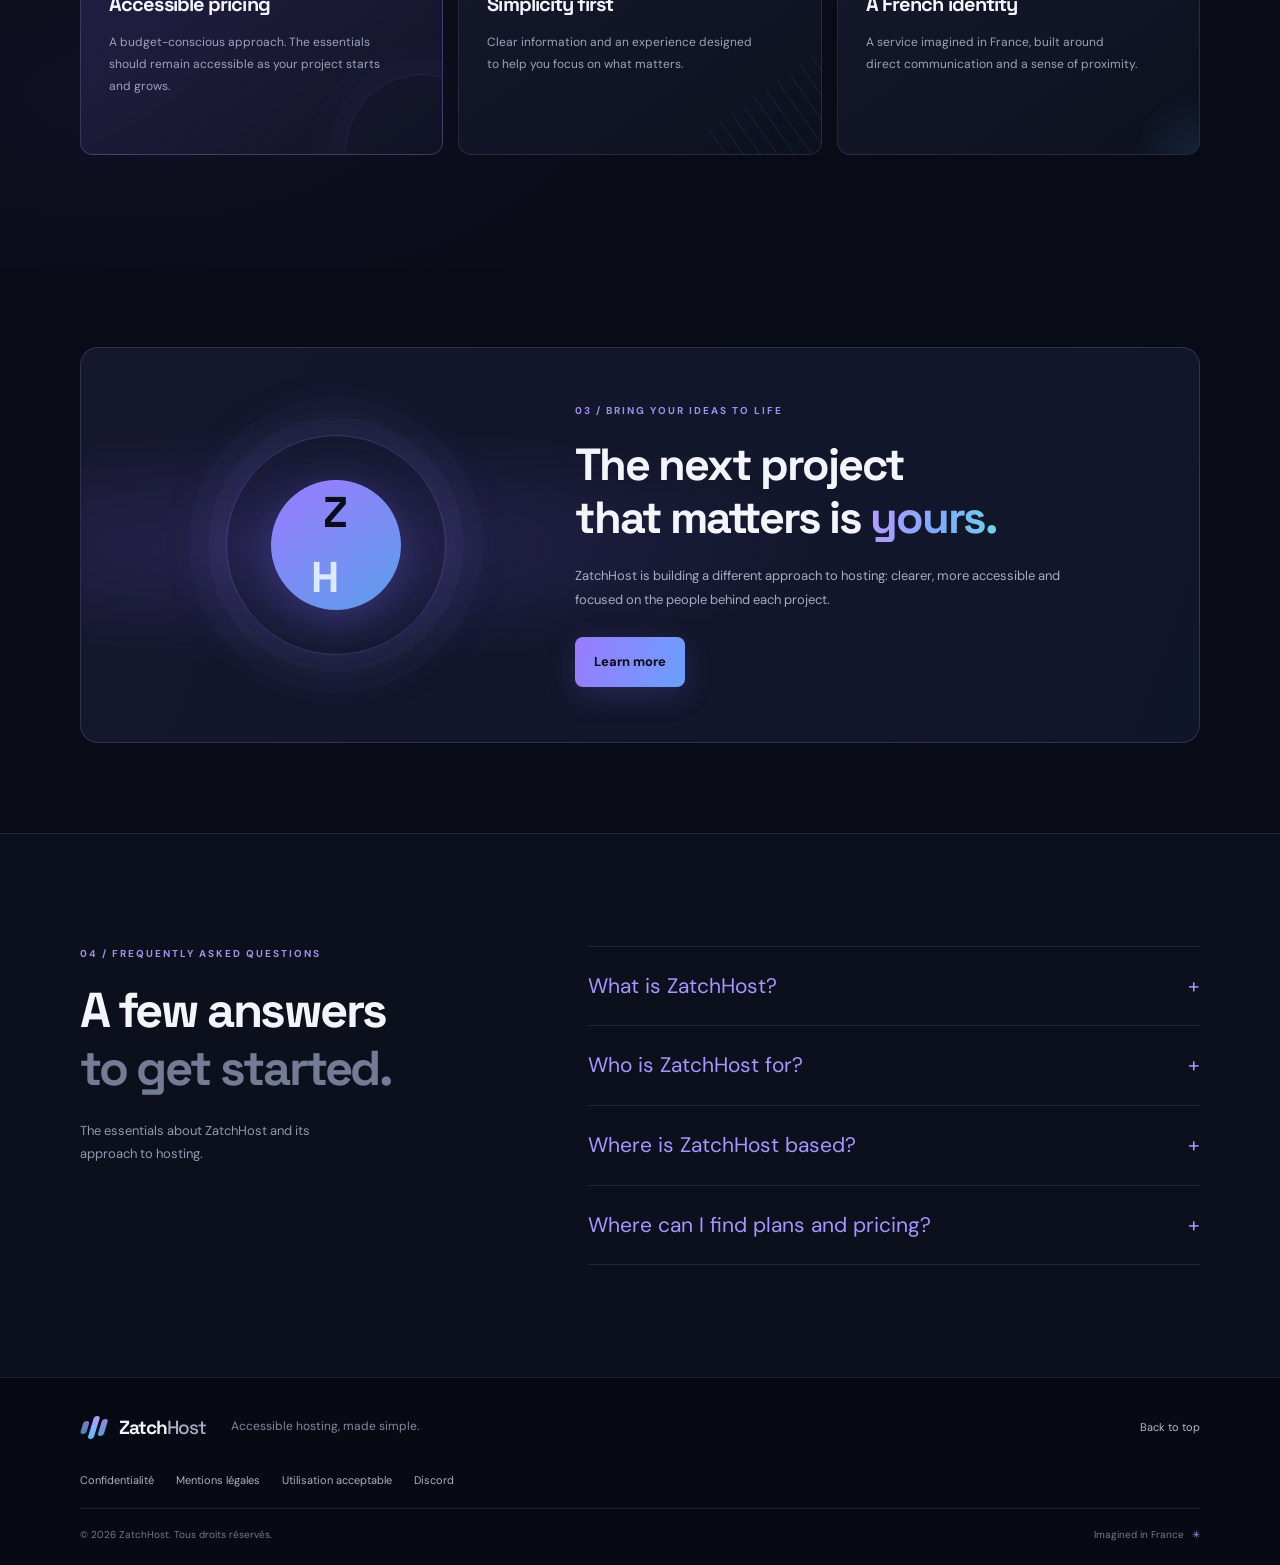
==== commit 2a25fee2: "Mark FAQ toggle icons to avoid rotating translated titles" ====
--- a/index.html
+++ b/index.html
@@ -140,10 +140,10 @@
       <div class="container faq-grid">
         <div><p class="section-kicker">04 / QUESTIONS FRÉQUENTES</p><h2>Quelques réponses<br><span class="muted-heading">pour commencer.</span></h2><p class="faq-intro">L'essentiel sur ZatchHost et sa vision de l'hébergement.</p></div>
         <div class="faq-list">
-          <details><summary>Qu'est-ce que ZatchHost ? <span>+</span></summary><p>ZatchHost est un service français d'hébergement qui souhaite proposer des solutions accessibles et une expérience simple, sans complexité inutile.</p></details>
-          <details><summary>À qui s'adresse ZatchHost ? <span>+</span></summary><p>À celles et ceux qui souhaitent héberger un projet en ligne et qui recherchent une approche claire, accessible et facile à comprendre.</p></details>
-          <details><summary>Où est basé ZatchHost ? <span>+</span></summary><p>ZatchHost est un service français. Les informations précises sur l'infrastructure et la localisation des serveurs seront communiquées dans la documentation des offres.</p></details>
-          <details><summary>Comment connaître les offres et les tarifs ? <span>+</span></summary><p>Les offres, leurs caractéristiques et leurs tarifs devront être présentés ici dès leur publication. Chaque formule devra détailler clairement ce qui est inclus.</p></details>
+          <details><summary>Qu'est-ce que ZatchHost ? <span class="faq-toggle-icon" aria-hidden="true">+</span></summary><p>ZatchHost est un service français d'hébergement qui souhaite proposer des solutions accessibles et une expérience simple, sans complexité inutile.</p></details>
+          <details><summary>À qui s'adresse ZatchHost ? <span class="faq-toggle-icon" aria-hidden="true">+</span></summary><p>À celles et ceux qui souhaitent héberger un projet en ligne et qui recherchent une approche claire, accessible et facile à comprendre.</p></details>
+          <details><summary>Où est basé ZatchHost ? <span class="faq-toggle-icon" aria-hidden="true">+</span></summary><p>ZatchHost est un service français. Les informations précises sur l'infrastructure et la localisation des serveurs seront communiquées dans la documentation des offres.</p></details>
+          <details><summary>Comment connaître les offres et les tarifs ? <span class="faq-toggle-icon" aria-hidden="true">+</span></summary><p>Les offres, leurs caractéristiques et leurs tarifs devront être présentés ici dès leur publication. Chaque formule devra détailler clairement ce qui est inclus.</p></details>
         </div>
       </div>
     </section>
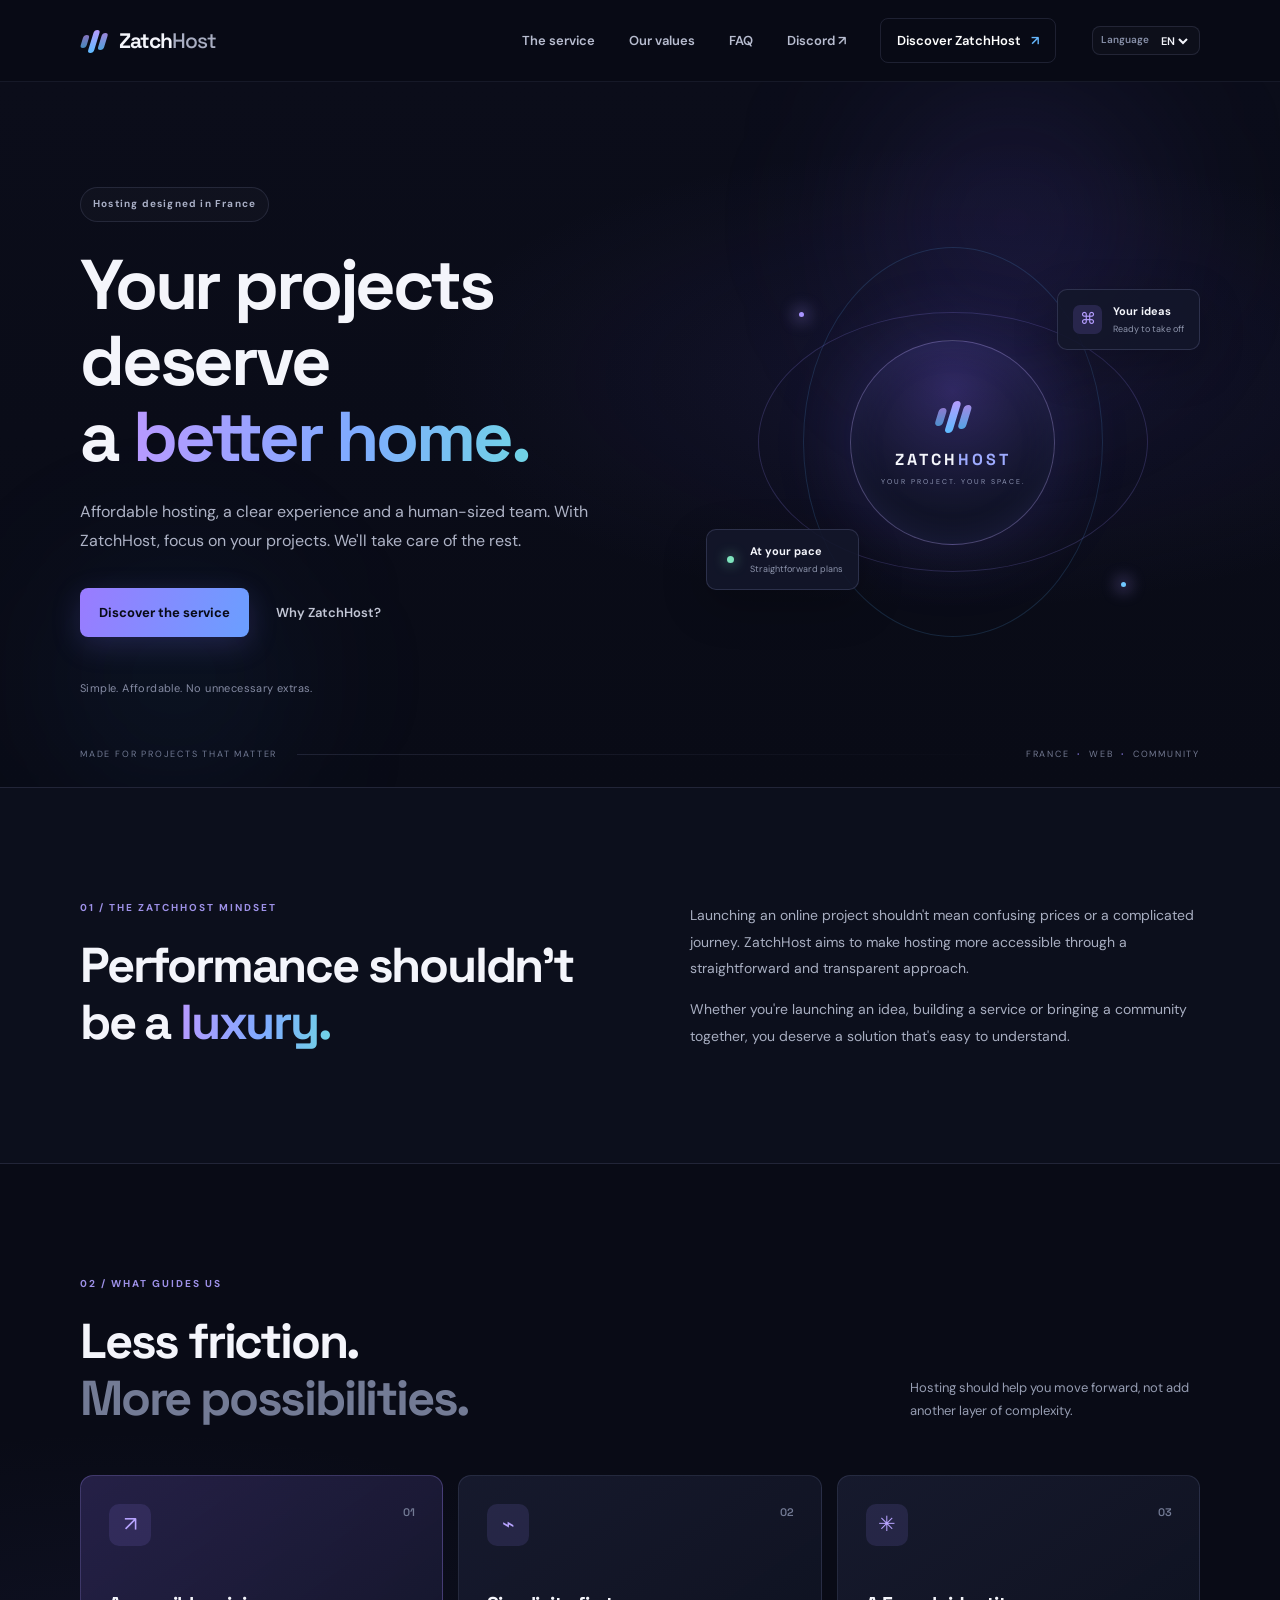
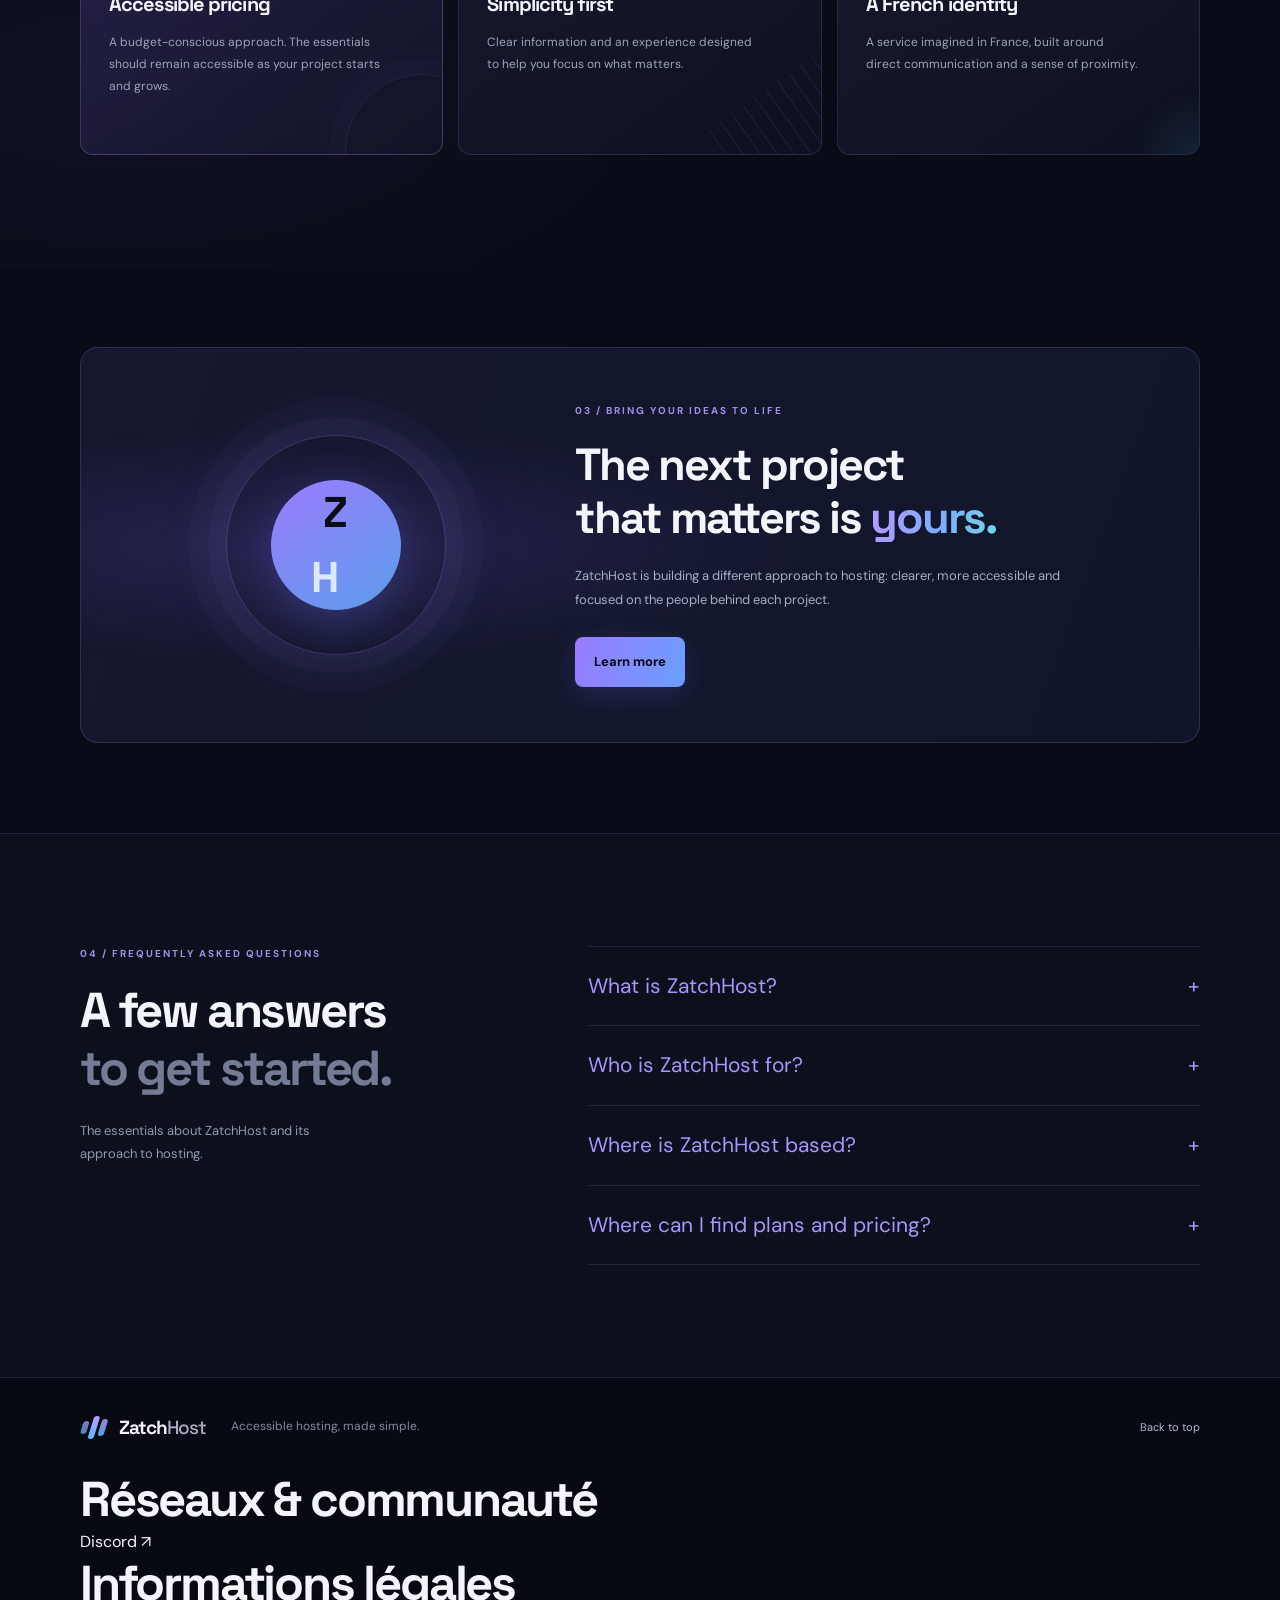
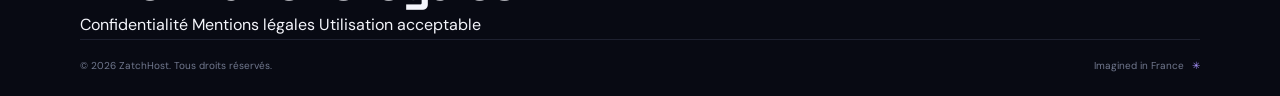
==== commit 2f5b397e: "Group footer links by category" ====
--- a/index.html
+++ b/index.html
@@ -155,7 +155,18 @@
       <p>L'hébergement accessible, simplement.</p>
       <a class="back-top" href="#">Retour en haut ↑</a>
     </div>
-    <nav class="container footer-links" aria-label="Informations légales"><a href="/privacy-policy.html">Confidentialité</a><a href="/legal-notice.html">Mentions légales</a><a href="/acceptable-use-policy.html">Utilisation acceptable</a><a href="https://dsc.gg/zatchhost" target="_blank" rel="noopener noreferrer">Discord</a></nav>
+    <div class="container footer-link-groups">
+      <nav class="footer-link-group" aria-label="Réseaux et communauté">
+        <h2>Réseaux &amp; communauté</h2>
+        <a href="https://dsc.gg/zatchhost" target="_blank" rel="noopener noreferrer">Discord <span aria-hidden="true">↗</span></a>
+      </nav>
+      <nav class="footer-link-group" aria-label="Informations légales">
+        <h2>Informations légales</h2>
+        <a href="/privacy-policy.html">Confidentialité</a>
+        <a href="/legal-notice.html">Mentions légales</a>
+        <a href="/acceptable-use-policy.html">Utilisation acceptable</a>
+      </nav>
+    </div>
     <div class="container footer-bottom"><span>© <span id="year">2026</span> ZatchHost. Tous droits réservés.</span><span>Imaginé en France <span class="footer-heart">✳</span></span></div>
   </footer>
   <script src="/script.js" defer></script>
--- a/styles.css
+++ b/styles.css
@@ -1,4 +1,26 @@
-:root{color-scheme:dark;--bg:#090b16;--surface:#101322;--surface-2:#14182a;--text:#f4f5fb;--muted:#a3a8bc;--line:rgba(190,196,255,.12);--purple:#9b7bff;--blue:#66b8ff;--font-body:"DM Sans",sans-serif;--font-display:"Space Grotesk",sans-serif}*{box-sizing:border-box}html{scroll-behavior:smooth;scroll-padding-top:90px}body{margin:0;background:var(--bg);color:var(--text);font-family:var(--font-body);line-height:1.65;-webkit-font-smoothing:antialiased}a{color:inherit;text-decoration:none}.container{width:min(1120px,calc(100% - 48px));margin-inline:auto}.skip-link{position:absolute;top:-60px;left:16px;padding:10px 16px;background:#fff;color:#090b16;z-index:20}.skip-link:focus{top:12px}.site-header{height:82px;position:sticky;top:0;z-index:10;background:rgba(9,11,22,.84);backdrop-filter:blur(18px);border-bottom:1px solid rgba(190,196,255,.08)}.nav-wrap,.navigation,.brand{display:flex;align-items:center}.nav-wrap{height:100%;justify-content:space-between}.brand{gap:11px;font:700 21px var(--font-display);letter-spacing:-1px}.brand-light{font-weight:500;color:#a9aec2}.brand-mark{width:28px;height:28px;display:flex;align-items:center;justify-content:center;gap:3px;transform:skew(-17deg)}.brand-mark span{width:6px;border-radius:5px;background:linear-gradient(180deg,#b69cff,#5dbbff)}.brand-mark span:nth-child(1){height:13px;opacity:.72}.brand-mark span:nth-child(2){height:23px}.brand-mark span:nth-child(3){height:17px;opacity:.85}.navigation{gap:34px;color:#b8bdd0;font-size:13px;font-weight:600}.navigation>a:not(.nav-cta):hover,.text-link:hover{color:#fff}.nav-cta{padding:11px 16px;border:1px solid var(--line);border-radius:8px;color:#fff}.nav-cta span{color:var(--blue);margin-left:7px}.menu-toggle{display:none}.hero{position:relative;overflow:hidden;padding:105px 0 25px;background:radial-gradient(ellipse at 75% 42%,rgba(82,67,173,.14),transparent 40%),linear-gradient(180deg,#0b0d1a 0%,#090b16 100%)}.hero-grid{position:relative;z-index:1;display:grid;grid-template-columns:1.08fr .92fr;align-items:center;gap:45px;min-height:430px}.eyebrow,.section-kicker{font-size:10px;font-weight:700;letter-spacing:2px;color:#aab0c7}.eyebrow{display:inline-flex;align-items:center;gap:10px;padding:8px 12px;border:1px solid var(--line);border-radius:100px;background:rgba(255,255,255,.025);letter-spacing:1.2px}.eyebrow-dot,.status-dot{width:7px;height:7px;border-radius:50%;background:#7ee4bd;box-shadow:0 0 13px rgba(126,228,189,.8)}h1,h2,h3,p{margin-top:0}h1,h2,h3{font-family:var(--font-display);letter-spacing:-.045em}h1{font-size:clamp(46px,5.5vw,72px);line-height:1.08;margin:25px 0 22px;font-weight:700}.gradient-text{background:linear-gradient(100deg,#b69aff 4%,#7faaff 55%,#70d5e5 100%);-webkit-background-clip:text;background-clip:text;color:transparent}.hero-lead{max-width:510px;color:#aeb3c6;font-size:16px;line-height:1.85}.hero-actions{display:flex;align-items:center;gap:27px;margin-top:32px}.button{display:inline-flex;align-items:center;gap:18px;padding:14px 19px;border-radius:8px;font-size:13px;font-weight:700;transition:transform .2s,box-shadow .2s}.button:hover{transform:translateY(-2px)}.button-primary{background:linear-gradient(110deg,#9a7bff,#6a9fff);color:#080b18;box-shadow:0 8px 30px rgba(125,117,255,.2)}.button-primary:hover{box-shadow:0 10px 36px rgba(125,117,255,.35)}.text-link{font-size:13px;font-weight:600;color:#c2c6d5}.text-link span{color:var(--blue);margin-left:5px}.hero-note{display:flex;align-items:center;gap:9px;margin-top:42px;color:#858ba3;font-size:11px;letter-spacing:.4px}.note-icon{color:#9d8aff;font-size:17px}.hero-visual{height:420px;position:relative;display:grid;place-items:center}.orbit{position:absolute;border:1px solid rgba(153,139,255,.2);border-radius:50%;transform:rotate(-24deg)}.orbit-a{width:390px;height:260px}.orbit-b{width:300px;height:390px;transform:rotate(57deg);border-color:rgba(94,181,255,.16)}.visual-core{width:205px;height:205px;border:1px solid rgba(184,168,255,.34);border-radius:50%;display:flex;flex-direction:column;align-items:center;justify-content:center;background:radial-gradient(circle at 50% 25%,rgba(130,105,255,.24),rgba(17,20,40,.92) 68%);box-shadow:0 0 80px rgba(112,99,255,.18),inset 0 0 35px rgba(120,112,255,.1);z-index:1}.core-logo{margin-bottom:13px}.brand-mark.large{width:39px;height:39px;gap:4px}.brand-mark.large span{width:8px}.brand-mark.large span:nth-child(1){height:18px}.brand-mark.large span:nth-child(2){height:32px}.brand-mark.large span:nth-child(3){height:24px}.visual-core strong{font:700 16px var(--font-display);letter-spacing:3px}.visual-core strong span{color:#9eabff}.visual-core small{margin-top:6px;font-size:7px;letter-spacing:2px;color:#8e95b3}.float-card{position:absolute;z-index:2;display:flex;align-items:center;gap:11px;padding:12px 15px;border:1px solid rgba(183,190,255,.16);border-radius:10px;background:rgba(19,23,43,.9);box-shadow:0 15px 45px rgba(0,0,0,.24);backdrop-filter:blur(12px)}.float-card b,.float-card small{display:block}.float-card b{font-size:11px}.float-card small{font-size:9px;color:#8e95ac;margin-top:2px}.float-icon{width:29px;height:29px;display:grid;place-items:center;border-radius:7px;background:rgba(157,130,255,.16);color:#b49dff}.float-card-top{top:57px;right:0}.float-card-bottom{bottom:62px;left:0}.float-card-bottom .status-dot{margin:0 5px}.visual-spark{position:absolute;width:5px;height:5px;border-radius:50%;background:#a995ff;box-shadow:0 0 16px 4px rgba(169,149,255,.45)}.spark-one{top:80px;left:19%}.spark-two{right:15%;bottom:65px;background:#70c9ff}.hero-glow{position:absolute;filter:blur(80px);border-radius:50%;pointer-events:none}.hero-glow-one{width:280px;height:280px;background:rgba(103,76,222,.13);top:0;right:10%}.hero-glow-two{width:220px;height:220px;background:rgba(48,126,201,.09);bottom:0;left:5%}.hero-bottom{display:flex;align-items:center;gap:20px;margin-top:50px;color:#737991;font-size:9px;letter-spacing:1.8px}.hero-bottom b{color:#9b8bff;padding:0 4px}.hero-line{height:1px;flex:1;background:linear-gradient(90deg,var(--line),transparent)}.section-pad{padding:112px 0}.intro{border-top:1px solid var(--line);border-bottom:1px solid var(--line);background:#0c0f1c}.intro-grid{display:grid;grid-template-columns:1fr 1fr;gap:100px;align-items:center}.section-kicker{margin-bottom:20px;color:#9e91e8}h2{font-size:clamp(34px,4vw,49px);line-height:1.17;margin-bottom:0}.intro-text{color:#a8aec1;font-size:14px;line-height:1.9}.intro-text p:last-child{margin-bottom:0}.values{background:radial-gradient(ellipse at 10% 75%,rgba(71,74,157,.1),transparent 35%)}.section-heading{display:flex;justify-content:space-between;align-items:end;gap:40px;margin-bottom:47px}.muted-heading{color:#737b95}.heading-aside{max-width:290px;color:#969db2;font-size:13px;line-height:1.8;margin-bottom:5px}.value-grid{display:grid;grid-template-columns:repeat(3,1fr);gap:15px}.value-card{position:relative;overflow:hidden;min-height:280px;padding:28px;border:1px solid var(--line);border-radius:13px;background:linear-gradient(145deg,rgba(24,28,49,.88),rgba(14,17,31,.9))}.value-featured{background:linear-gradient(145deg,rgba(54,45,99,.62),rgba(17,20,38,.95));border-color:rgba(167,145,255,.27)}.card-icon{width:42px;height:42px;display:grid;place-items:center;border-radius:10px;background:rgba(156,132,255,.13);color:#b8a4ff;font-size:21px}.card-index{position:absolute;right:27px;top:29px;font:600 11px var(--font-display);color:#737b95}.value-card h3{position:relative;z-index:1;font-size:20px;margin:42px 0 10px}.value-card p{position:relative;z-index:1;max-width:275px;color:#9ca3b8;font-size:12px;line-height:1.85;margin:0}.card-decoration{position:absolute;pointer-events:none;opacity:.55}.decoration-ring{width:155px;height:155px;border:1px solid rgba(176,151,255,.22);border-radius:50%;right:-58px;bottom:-75px;box-shadow:0 0 0 16px rgba(176,151,255,.035),0 0 0 32px rgba(176,151,255,.025)}.decoration-lines{width:170px;height:100px;right:-60px;bottom:-25px;transform:rotate(-35deg);background:repeating-linear-gradient(90deg,transparent 0 12px,rgba(111,174,255,.13) 13px 14px)}.decoration-orb{width:120px;height:120px;right:-55px;bottom:-60px;border-radius:50%;background:radial-gradient(circle,rgba(90,173,255,.2),transparent 70%)}.manifesto{padding-top:80px;padding-bottom:90px}.manifesto-inner{position:relative;overflow:hidden;display:grid;grid-template-columns:.8fr 1.2fr;align-items:center;gap:55px;min-height:370px;padding:55px 70px;border:1px solid rgba(160,145,255,.2);border-radius:18px;background:radial-gradient(ellipse at 20% 50%,rgba(99,78,198,.22),transparent 42%),linear-gradient(110deg,#15172d,#101629)}.manifesto-orb{width:220px;height:220px;margin:auto;display:grid;place-items:center;border-radius:50%;border:1px solid rgba(165,151,255,.25);box-shadow:0 0 0 18px rgba(165,151,255,.035),0 0 0 38px rgba(165,151,255,.025),0 0 75px rgba(121,112,255,.12)}.manifesto-orb-inner{width:130px;height:130px;display:grid;place-items:center;border-radius:50%;background:linear-gradient(145deg,#9b7bff,#5c9eea);font:700 43px var(--font-display);color:#0a0c18;box-shadow:0 12px 45px rgba(115,112,255,.3)}.manifesto-orb-inner span{margin-left:-22px;color:#dceaff}.manifesto-copy h2{font-size:clamp(32px,3.7vw,45px)}.manifesto-copy>p:not(.section-kicker){max-width:500px;margin:20px 0 25px;color:#a6adc2;font-size:13px;line-height:1.85}.faq{background:#0c0f1c;border-top:1px solid var(--line)}.faq-grid{display:grid;grid-template-columns:.8fr 1.2fr;gap:100px}.faq-intro{max-width:260px;margin-top:22px;color:#9299af;font-size:13px;line-height:1.8}.faq-list details{border-bottom:1px solid var(--line)}.faq-list details:first-child{border-top:1px solid var(--line)}.faq-list summary{display:flex;justify-content:space-between;align-items:center;gap:20px;padding:22px 0;cursor:pointer;list-style:none;font-size:14px;font-weight:600}.faq-list summary::-webkit-details-marker{display:none}.faq-list summary span{font-size:21px;font-weight:400;color:#a895ff;transition:transform .2s}.faq-list details[open] summary span{transform:rotate(45deg)}.faq-list details p{max-width:600px;margin:-5px 0 22px;color:#9ca3b8;font-size:12px;line-height:1.9}.site-footer{padding:35px 0 22px;background:#080a13;border-top:1px solid var(--line)}.footer-main{display:flex;align-items:center;gap:25px;padding-bottom:30px}.footer-brand{font-size:19px}.footer-main>p{margin:0;color:#81889f;font-size:12px}.back-top{margin-left:auto;color:#b4b9ca;font-size:11px}.footer-bottom{display:flex;justify-content:space-between;padding-top:18px;border-top:1px solid var(--line);color:#71788e;font-size:10px}.footer-heart{color:#a895ff;margin-left:5px}@media(max-width:800px){.hero-grid{grid-template-columns:1fr;gap:20px}.hero-copy{max-width:650px}.hero-visual{height:350px;max-width:500px;width:100%;margin:auto}.hero{padding-top:75px}.intro-grid,.faq-grid{grid-template-columns:1fr;gap:35px}.section-heading{align-items:start;flex-direction:column;gap:18px}.heading-aside{max-width:440px}.manifesto-inner{grid-template-columns:.65fr 1.35fr;gap:25px;padding:40px}.manifesto-orb{width:165px;height:165px}.manifesto-orb-inner{width:100px;height:100px;font-size:34px}.value-card{padding:23px}.value-card h3{font-size:18px}}@media(max-width:620px){.container{width:min(100% - 36px,1120px)}.site-header{height:70px}.menu-toggle{display:flex;width:42px;height:42px;flex-direction:column;align-items:center;justify-content:center;gap:6px;border:1px solid var(--line);border-radius:8px;background:transparent}.menu-toggle span{width:17px;height:1.5px;background:#fff}.navigation{display:none;position:absolute;top:69px;left:0;right:0;align-items:stretch;flex-direction:column;gap:0;padding:12px 18px 20px;background:#0c0f1c;border-bottom:1px solid var(--line)}.navigation.is-open{display:flex}.navigation>a{padding:13px 8px}.navigation .nav-cta{margin-top:8px;text-align:center}.hero{padding-top:62px}.hero-grid{min-height:0}.hero h1{font-size:clamp(43px,12vw,59px)}.hero-lead{font-size:14px}.hero-actions{align-items:flex-start;flex-direction:column;gap:18px}.hero-note{margin-top:28px}.hero-visual{height:310px;transform:scale(.92);transform-origin:center}.orbit-a{width:310px;height:220px}.orbit-b{width:245px;height:320px}.visual-core{width:170px;height:170px}.float-card-top{right:-4px;top:38px}.float-card-bottom{left:-5px;bottom:42px}.hero-bottom{margin-top:28px;gap:10px;font-size:7px;letter-spacing:1px}.section-pad{padding:78px 0}.intro-grid{gap:25px}.value-grid{grid-template-columns:1fr}.value-card{min-height:235px}.value-card h3{margin-top:30px}.manifesto{padding-top:60px;padding-bottom:65px}.manifesto-inner{grid-template-columns:1fr;padding:35px 25px;gap:32px}.manifesto-orb{width:145px;height:145px}.manifesto-orb-inner{width:90px;height:90px}.manifesto-copy h2{font-size:34px}.faq-grid{gap:30px}.footer-main{flex-wrap:wrap;gap:13px}.footer-main>p{width:100%;order:3}.back-top{font-size:10px}.footer-bottom{gap:15px;font-size:9px}}@media(prefers-reduced-motion:reduce){*,*::before,*::after{scroll-behavior:auto!important;transition:none!important;animation:none!important}}
+:root{color-scheme:dark;--bg:#090b16;--surface:#101322;--surface-2:#14182a;--text:#f4f5fb;--muted:#a3a8bc;--line:rgba(190,196,255,.12);--purple:#9b7bff;--blue:#66b8ff;--font-body:"DM Sans",sans-serif;--font-display:"Space Grotesk",sans-serif}*{box-sizing:border-box}html{scroll-behavior:smooth;scroll-padding-top:90px}body{margin:0;background:var(--bg);color:var(--text);font-family:var(--font-body);line-height:1.65;-webkit-font-smoothing:antialiased}a{color:inherit;text-decoration:none}.container{width:min(1120px,calc(100% - 48px));margin-inline:auto}.skip-link{position:absolute;top:-60px;left:16px;padding:10px 16px;background:#fff;color:#090b16;z-index:20}.skip-link:focus{top:12px}.site-header{height:82px;position:sticky;top:0;z-index:10;background:rgba(9,11,22,.84);backdrop-filter:blur(18px);border-bottom:1px solid rgba(190,196,255,.08)}.nav-wrap,.navigation,.brand{display:flex;align-items:center}.nav-wrap{height:100%;justify-content:space-between}.brand{gap:11px;font:700 21px var(--font-display);letter-spacing:-1px}.brand-light{font-weight:500;color:#a9aec2}.brand-mark{width:28px;height:28px;display:flex;align-items:center;justify-content:center;gap:3px;transform:skew(-17deg)}.brand-mark span{width:6px;border-radius:5px;background:linear-gradient(180deg,#b69cff,#5dbbff)}.brand-mark span:nth-child(1){height:13px;opacity:.72}.brand-mark span:nth-child(2){height:23px}.brand-mark span:nth-child(3){height:17px;opacity:.85}.navigation{gap:34px;color:#b8bdd0;font-size:13px;font-weight:600}.navigation>a:not(.nav-cta):hover,.text-link:hover{color:#fff}.nav-cta{padding:11px 16px;border:1px solid var(--line);border-radius:8px;color:#fff}.nav-cta span{color:var(--blue);margin-left:7px}.menu-toggle{display:none}.hero{position:relative;overflow:hidden;padding:105px 0 25px;background:radial-gradient(ellipse at 75% 42%,rgba(82,67,173,.14),transparent 40%),linear-gradient(180deg,#0b0d1a 0%,#090b16 100%)}.hero-grid{position:relative;z-index:1;display:grid;grid-template-columns:1.08fr .92fr;align-items:center;gap:45px;min-height:430px}.eyebrow,.section-kicker{font-size:10px;font-weight:700;letter-spacing:2px;color:#aab0c7}.eyebrow{display:inline-flex;align-items:center;gap:10px;padding:8px 12px;border:1px solid var(--line);border-radius:100px;background:rgba(255,255,255,.025);letter-spacing:1.2px}.eyebrow-dot,.status-dot{width:7px;height:7px;border-radius:50%;background:#7ee4bd;box-shadow:0 0 13px rgba(126,228,189,.8)}h1,h2,h3,p{margin-top:0}h1,h2,h3{font-family:var(--font-display);letter-spacing:-.045em}h1{font-size:clamp(46px,5.5vw,72px);line-height:1.08;margin:25px 0 22px;font-weight:700}.gradient-text{background:linear-gradient(100deg,#b69aff 4%,#7faaff 55%,#70d5e5 100%);-webkit-background-clip:text;background-clip:text;color:transparent}.hero-lead{max-width:510px;color:#aeb3c6;font-size:16px;line-height:1.85}.hero-actions{display:flex;align-items:center;gap:27px;margin-top:32px}.button{display:inline-flex;align-items:center;gap:18px;padding:14px 19px;border-radius:8px;font-size:13px;font-weight:700;transition:transform .2s,box-shadow .2s}.button:hover{transform:translateY(-2px)}.button-primary{background:linear-gradient(110deg,#9a7bff,#6a9fff);color:#080b18;box-shadow:0 8px 30px rgba(125,117,255,.2)}.button-primary:hover{box-shadow:0 10px 36px rgba(125,117,255,.35)}.text-link{font-size:13px;font-weight:600;color:#c2c6d5}.text-link span{color:var(--blue);margin-left:5px}.hero-note{display:flex;align-items:center;gap:9px;margin-top:42px;color:#858ba3;font-size:11px;letter-spacing:.4px}.note-icon{color:#9d8aff;font-size:17px}.hero-visual{height:420px;position:relative;display:grid;place-items:center}.orbit{position:absolute;border:1px solid rgba(153,139,255,.2);border-radius:50%;transform:rotate(-24deg)}.orbit-a{width:390px;height:260px}.orbit-b{width:300px;height:390px;transform:rotate(57deg);border-color:rgba(94,181,255,.16)}.visual-core{width:205px;height:205px;border:1px solid rgba(184,168,255,.34);border-radius:50%;display:flex;flex-direction:column;align-items:center;justify-content:center;background:radial-gradient(circle at 50% 25%,rgba(130,105,255,.24),rgba(17,20,40,.92) 68%);box-shadow:0 0 80px rgba(112,99,255,.18),inset 0 0 35px rgba(120,112,255,.1);z-index:1}.core-logo{margin-bottom:13px}.brand-mark.large{width:39px;height:39px;gap:4px}.brand-mark.large span{width:8px}.brand-mark.large span:nth-child(1){height:18px}.brand-mark.large span:nth-child(2){height:32px}.brand-mark.large span:nth-child(3){height:24px}.visual-core strong{font:700 16px var(--font-display);letter-spacing:3px}.visual-core strong span{color:#9eabff}.visual-core small{margin-top:6px;font-size:7px;letter-spacing:2px;color:#8e95b3}.float-card{position:absolute;z-index:2;display:flex;align-items:center;gap:11px;padding:12px 15px;border:1px solid rgba(183,190,255,.16);border-radius:10px;background:rgba(19,23,43,.9);box-shadow:0 15px 45px rgba(0,0,0,.24);backdrop-filter:blur(12px)}.float-card b,.float-card small{display:block}.float-card b{font-size:11px}.float-card small{font-size:9px;color:#8e95ac;margin-top:2px}.float-icon{width:29px;height:29px;display:grid;place-items:center;border-radius:7px;background:rgba(157,130,255,.16);color:#b49dff}.float-card-top{top:57px;right:0}.float-card-bottom{bottom:62px;left:0}.float-card-bottom .status-dot{margin:0 5px}.visual-spark{position:absolute;width:5px;height:5px;border-radius:50%;background:#a995ff;box-shadow:0 0 16px 4px rgba(169,149,255,.45)}.spark-one{top:80px;left:19%}.spark-two{right:15%;bottom:65px;background:#70c9ff}.hero-glow{position:absolute;filter:blur(80px);border-radius:50%;pointer-events:none}.hero-glow-one{width:280px;height:280px;background:rgba(103,76,222,.13);top:0;right:10%}.hero-glow-two{width:220px;height:220px;background:rgba(48,126,201,.09);bottom:0;left:5%}.hero-bottom{display:flex;align-items:center;gap:20px;margin-top:50px;color:#737991;font-size:9px;letter-spacing:1.8px}.hero-bottom b{color:#9b8bff;padding:0 4px}.hero-line{height:1px;flex:1;background:linear-gradient(90deg,var(--line),transparent)}.section-pad{padding:112px 0}.intro{border-top:1px solid var(--line);border-bottom:1px solid var(--line);background:#0c0f1c}.intro-grid{display:grid;grid-template-columns:1fr 1fr;gap:100px;align-items:center}.section-kicker{margin-bottom:20px;color:#9e91e8}h2{font-size:clamp(34px,4vw,49px);line-height:1.17;margin-bottom:0}.intro-text{color:#a8aec1;font-size:14px;line-height:1.9}.intro-text p:last-child{margin-bottom:0}.values{background:radial-gradient(ellipse at 10% 75%,rgba(71,74,157,.1),transparent 35%)}.section-heading{display:flex;justify-content:space-between;align-items:end;gap:40px;margin-bottom:47px}.muted-heading{color:#737b95}.heading-aside{max-width:290px;color:#969db2;font-size:13px;line-height:1.8;margin-bottom:5px}.value-grid{display:grid;grid-template-columns:repeat(3,1fr);gap:15px}.value-card{position:relative;overflow:hidden;min-height:280px;padding:28px;border:1px solid var(--line);border-radius:13px;background:linear-gradient(145deg,rgba(24,28,49,.88),rgba(14,17,31,.9))}.value-featured{background:linear-gradient(145deg,rgba(54,45,99,.62),rgba(17,20,38,.95));border-color:rgba(167,145,255,.27)}.card-icon{width:42px;height:42px;display:grid;place-items:center;border-radius:10px;background:rgba(156,132,255,.13);color:#b8a4ff;font-size:21px}.card-index{position:absolute;right:27px;top:29px;font:600 11px var(--font-display);color:#737b95}.value-card h3{position:relative;z-index:1;font-size:20px;margin:42px 0 10px}.value-card p{position:relative;z-index:1;max-width:275px;color:#9ca3b8;font-size:12px;line-height:1.85;margin:0}.card-decoration{position:absolute;pointer-events:none;opacity:.55}.decoration-ring{width:155px;height:155px;border:1px solid rgba(176,151,255,.22);border-radius:50%;right:-58px;bottom:-75px;box-shadow:0 0 0 16px rgba(176,151,255,.035),0 0 0 32px rgba(176,151,255,.025)}.decoration-lines{width:170px;height:100px;right:-60px;bottom:-25px;transform:rotate(-35deg);background:repeating-linear-gradient(90deg,transparent 0 12px,rgba(111,174,255,.13) 13px 14px)}.decoration-orb{width:120px;height:120px;right:-55px;bottom:-60px;border-radius:50%;background:radial-gradient(circle,rgba(90,173,255,.2),transparent 70%)}.manifesto{padding-top:80px;padding-bottom:90px}.manifesto-inner{position:relative;overflow:hidden;display:grid;grid-template-columns:.8fr 1.2fr;align-items:center;gap:55px;min-height:370px;padding:55px 70px;border:1px solid rgba(160,145,255,.2);border-radius:18px;background:radial-gradient(ellipse at 20% 50%,rgba(99,78,198,.22),transparent 42%),linear-gradient(110deg,#15172d,#101629)}.manifesto-orb{width:220px;height:220px;margin:auto;display:grid;place-items:center;border-radius:50%;border:1px solid rgba(165,151,255,.25);box-shadow:0 0 0 18px rgba(165,151,255,.035),0 0 0 38px rgba(165,151,255,.025),0 0 75px rgba(121,112,255,.12)}.manifesto-orb-inner{width:130px;height:130px;display:grid;place-items:center;border-radius:50%;background:linear-gradient(145deg,#9b7bff,#5c9eea);font:700 43px var(--font-display);color:#0a0c18;box-shadow:0 12px 45px rgba(115,112,255,.3)}.manifesto-orb-inner span{margin-left:-22px;color:#dceaff}.manifesto-copy h2{font-size:clamp(32px,3.7vw,45px)}.manifesto-copy>p:not(.section-kicker){max-width:500px;margin:20px 0 25px;color:#a6adc2;font-size:13px;line-height:1.85}.faq{background:#0c0f1c;border-top:1px solid var(--line)}.faq-grid{display:grid;grid-template-columns:.8fr 1.2fr;gap:100px}.faq-intro{max-width:260px;margin-top:22px;color:#9299af;font-size:13px;line-height:1.8}.faq-list details{border-bottom:1px solid var(--line)}.faq-list details:first-child{border-top:1px solid var(--line)}.faq-list summary{display:flex;justify-content:space-between;align-items:center;gap:20px;padding:22px 0;cursor:pointer;list-style:none;font-size:14px;font-weight:600}.faq-list summary::-webkit-details-marker{display:none}.faq-list summary span{font-size:21px;font-weight:400;color:#a895ff;transition:transform .2s}.faq-list details[open] summary .faq-toggle-icon{transform:rotate(45deg)}.faq-list details p{max-width:600px;margin:-5px 0 22px;color:#9ca3b8;font-size:12px;line-height:1.9}.site-footer{padding:35px 0 22px;background:#080a13;border-top:1px solid var(--line)}.footer-main{display:flex;align-items:center;gap:25px;padding-bottom:30px}.footer-brand{font-size:19px}.footer-main>p{margin:0;color:#81889f;font-size:12px}.back-top{margin-left:auto;color:#b4b9ca;font-size:11px}.footer-bottom{display:flex;justify-content:space-between;padding-top:18px;border-top:1px solid var(--line);color:#71788e;font-size:10px}.footer-heart{color:#a895ff;margin-left:5px}@media(max-width:800px){.hero-grid{grid-template-columns:1fr;gap:20px}.hero-copy{max-width:650px}.hero-visual{height:350px;max-width:500px;width:100%;margin:auto}.hero{padding-top:75px}.intro-grid,.faq-grid{grid-template-columns:1fr;gap:35px}.section-heading{align-items:start;flex-direction:column;gap:18px}.heading-aside{max-width:440px}.manifesto-inner{grid-template-columns:.65fr 1.35fr;gap:25px;padding:40px}.manifesto-orb{width:165px;height:165px}.manifesto-orb-inner{width:100px;height:100px;font-size:34px}.value-card{padding:23px}.value-card h3{font-size:18px}}@media(max-width:620px){.container{width:min(100% - 36px,1120px)}.site-header{height:70px}.menu-toggle{display:flex;width:42px;height:42px;flex-direction:column;align-items:center;justify-content:center;gap:6px;border:1px solid var(--line);border-radius:8px;background:transparent}.menu-toggle span{width:17px;height:1.5px;background:#fff}.navigation{display:none;position:absolute;top:69px;left:0;right:0;align-items:stretch;flex-direction:column;gap:0;padding:12px 18px 20px;background:#0c0f1c;border-bottom:1px solid var(--line)}.navigation.is-open{display:flex}.navigation>a{padding:13px 8px}.navigation .nav-cta{margin-top:8px;text-align:center}.hero{padding-top:62px}.hero-grid{min-height:0}.hero h1{font-size:clamp(43px,12vw,59px)}.hero-lead{font-size:14px}.hero-actions{align-items:flex-start;flex-direction:column;gap:18px}.hero-note{margin-top:28px}.hero-visual{height:310px;transform:scale(.92);transform-origin:center}.orbit-a{width:310px;height:220px}.orbit-b{width:245px;height:320px}.visual-core{width:170px;height:170px}.float-card-top{right:-4px;top:38px}.float-card-bottom{left:-5px;bottom:42px}.hero-bottom{margin-top:28px;gap:10px;font-size:7px;letter-spacing:1px}.section-pad{padding:78px 0}.intro-grid{gap:25px}.value-grid{grid-template-columns:1fr}.value-card{min-height:235px}.value-card h3{margin-top:30px}.manifesto{padding-top:60px;padding-bottom:65px}.manifesto-inner{grid-template-columns:1fr;padding:35px 25px;gap:32px}.manifesto-orb{width:145px;height:145px}.manifesto-orb-inner{width:90px;height:90px}.manifesto-copy h2{font-size:34px}.faq-grid{gap:30px}.footer-main{flex-wrap:wrap;gap:13px}.footer-main>p{width:100%;order:3}.back-top{font-size:10px}.footer-bottom{gap:15px;font-size:9px}}
+
+/* Landing entrance: a dedicated animation, independent from scroll reveal transitions. */
+@keyframes landing-enter {
+  from { opacity: 0; transform: translateY(18px); }
+  to { opacity: 1; transform: translateY(0); }
+}
+@keyframes landing-visual-enter {
+  from { opacity: 0; }
+  to { opacity: 1; }
+}
+body.landing-ready .hero-copy > * {
+  animation: landing-enter .65s cubic-bezier(.2,.7,.2,1) both;
+  animation-delay: var(--landing-delay, 0ms);
+}
+body.landing-ready .hero-visual {
+  animation: landing-visual-enter .9s ease both;
+  animation-delay: .18s;
+}
+@media(prefers-reduced-motion:reduce) {
+  body.landing-ready .hero-copy > *,
+  body.landing-ready .hero-visual { animation: none; }
+}
 
 /* Motion polish: subtle movement, scroll reveals and tactile interactions. */
 @keyframes core-float { 0%,100%{transform:translate3d(0,0,0)} 50%{transform:translate3d(0,-9px,0)} }
@@ -21,15 +43,17 @@
 .back-top:hover{color:#fff;transform:translateY(-2px)}
 a:focus-visible,button:focus-visible,summary:focus-visible{outline:2px solid #a995ff;outline-offset:4px;border-radius:4px}
 
-/* Only hide reveal targets after the enhancement has been activated. */
-.motion-ready .reveal{opacity:0;transform:translateY(22px);transition:opacity .7s ease,transform .7s cubic-bezier(.2,.7,.2,1);transition-delay:var(--reveal-delay,0ms)}
-.motion-ready .reveal.is-visible{opacity:1;transform:translateY(0)}
-@media(prefers-reduced-motion:reduce){
- .visual-core,.orbit-a,.orbit-b,.float-card-top,.float-card-bottom,.visual-spark{animation:none!important}
- .motion-ready .reveal{opacity:1;transform:none;transition:none}
- .value-card:hover,.back-top:hover,.button:hover{transform:none}
+.motion-ready .reveal {
+  opacity: 0;
+  transform: translateY(22px);
+  transition: opacity .7s ease, transform .7s cubic-bezier(.2,.7,.2,1);
+  transition-delay: var(--reveal-delay, 0ms);
 }
 
+.motion-ready .reveal.is-visible {
+  opacity: 1;
+  transform: translateY(0);
+}
 
 /* Language selector */
 .language-picker{display:flex;align-items:center;gap:8px;margin-left:2px;padding:5px 8px;border:1px solid var(--line);border-radius:8px;background:rgba(255,255,255,.025)}
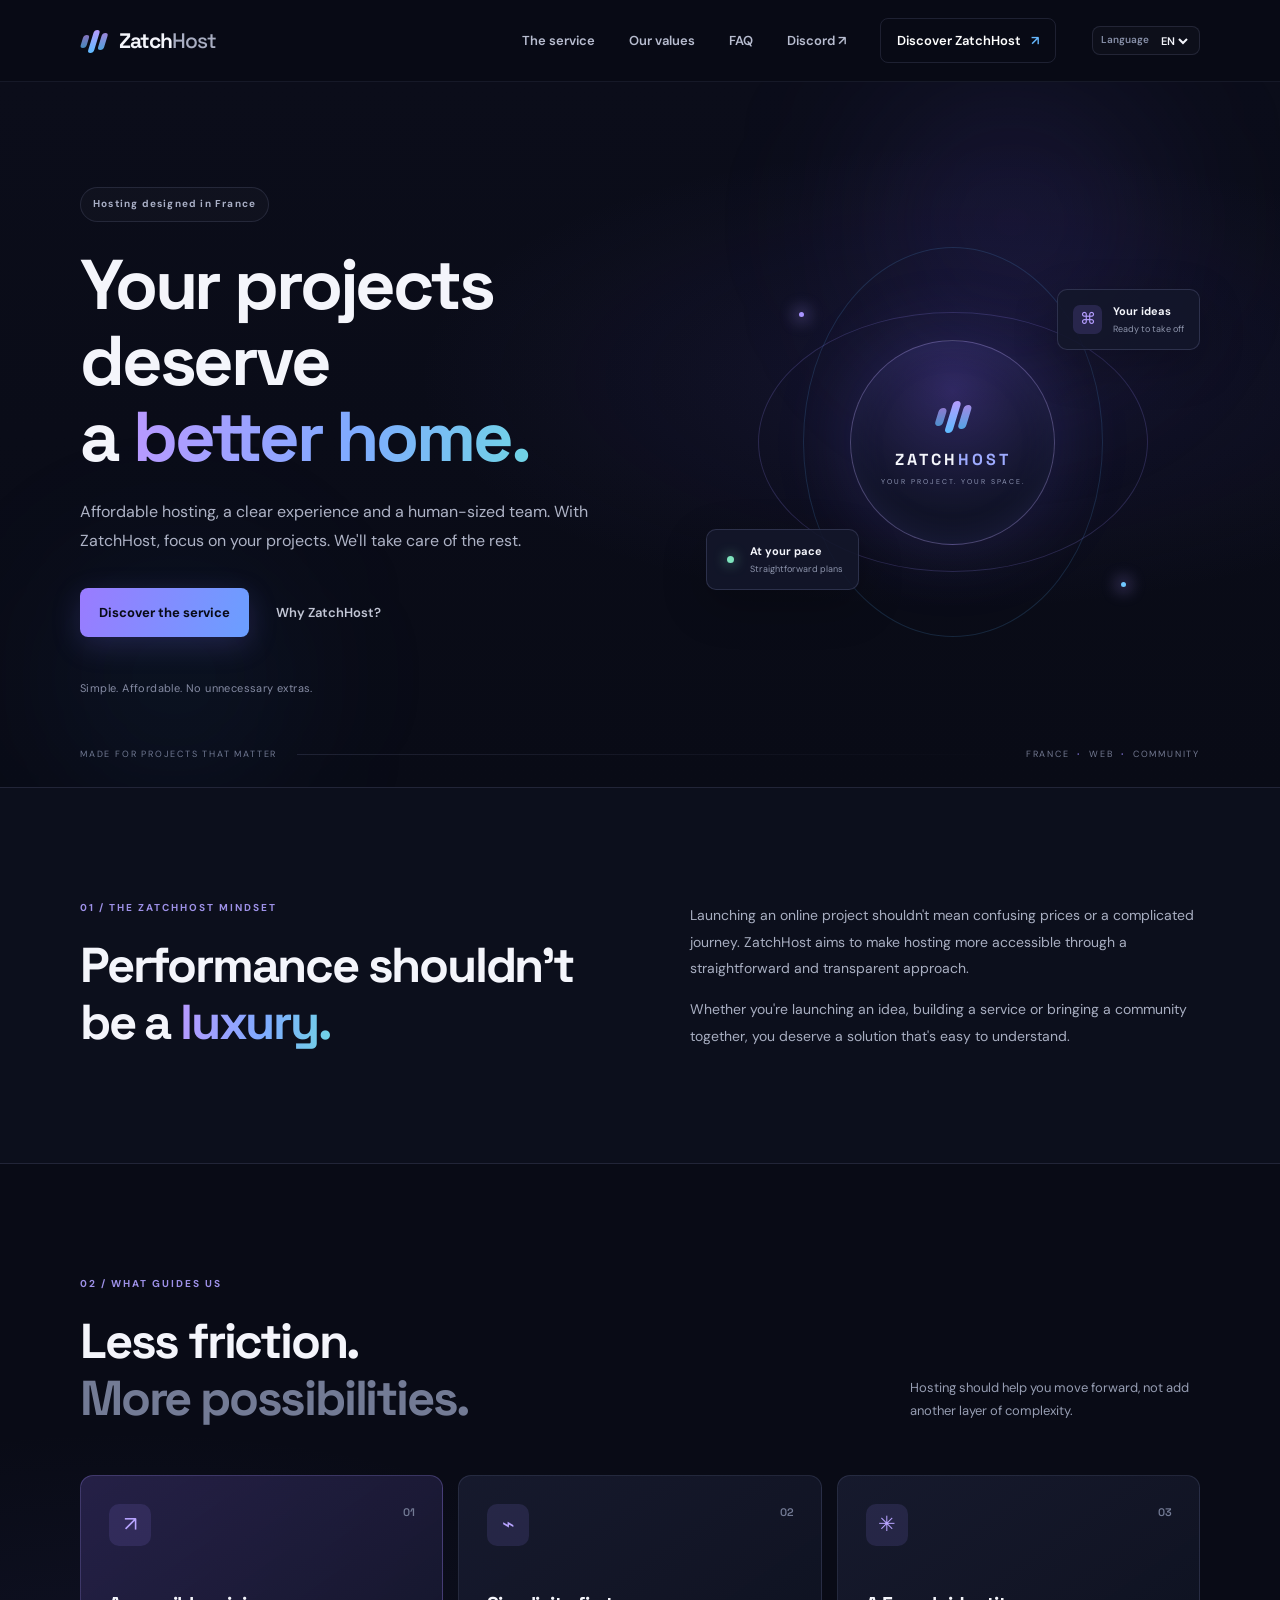
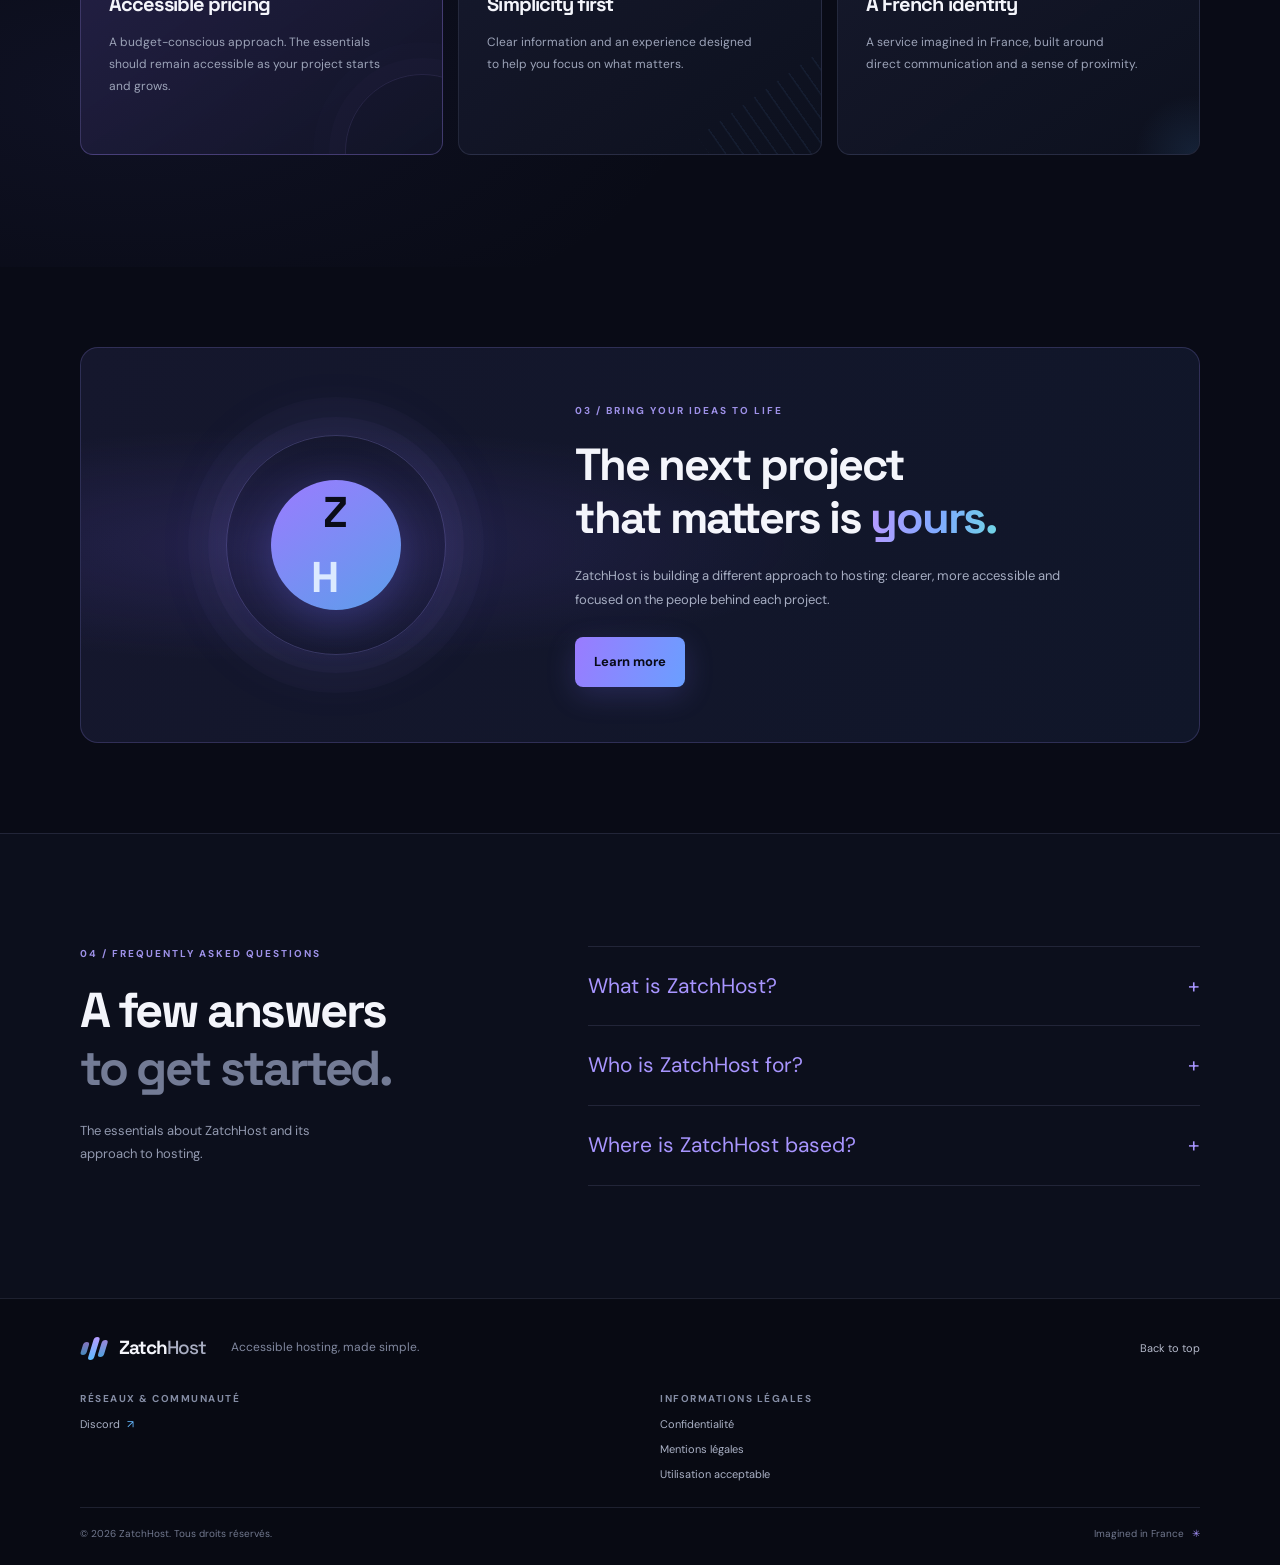
==== commit 518be14f: "Comment out offers and pricing details section Comment connaître les offres et les tarifs section is" ====
--- a/index.html
+++ b/index.html
@@ -143,7 +143,7 @@
           <details><summary>Qu'est-ce que ZatchHost ? <span class="faq-toggle-icon" aria-hidden="true">+</span></summary><p>ZatchHost est un service français d'hébergement qui souhaite proposer des solutions accessibles et une expérience simple, sans complexité inutile.</p></details>
           <details><summary>À qui s'adresse ZatchHost ? <span class="faq-toggle-icon" aria-hidden="true">+</span></summary><p>À celles et ceux qui souhaitent héberger un projet en ligne et qui recherchent une approche claire, accessible et facile à comprendre.</p></details>
           <details><summary>Où est basé ZatchHost ? <span class="faq-toggle-icon" aria-hidden="true">+</span></summary><p>ZatchHost est un service français. Les informations précises sur l'infrastructure et la localisation des serveurs seront communiquées dans la documentation des offres.</p></details>
-          <details><summary>Comment connaître les offres et les tarifs ? <span class="faq-toggle-icon" aria-hidden="true">+</span></summary><p>Les offres, leurs caractéristiques et leurs tarifs devront être présentés ici dès leur publication. Chaque formule devra détailler clairement ce qui est inclus.</p></details>
+          <!--<details><summary>Comment connaître les offres et les tarifs ? <span class="faq-toggle-icon" aria-hidden="true">+</span></summary><p>Les offres, leurs caractéristiques et leurs tarifs devront être présentés ici dès leur publication. Chaque formule devra détailler clairement ce qui est inclus.</p></details>-->
         </div>
       </div>
     </section>
@@ -171,4 +171,4 @@
   </footer>
   <script src="/script.js" defer></script>
 </body>
-</html>+</html>
--- a/styles.css
+++ b/styles.css
@@ -84,14 +84,17 @@
 .draft-notice strong{color:#ffdda6}
 .legal-updated{color:#7f879e!important;font-size:12px!important}
 .legal-back{padding-top:30px}
-.footer-links{display:flex;gap:22px;padding-bottom:18px;flex-wrap:wrap}
-.footer-links a{color:#aab1c5;font-size:11px;text-decoration:none}
-.footer-links a:hover{color:#fff}
+.footer-link-groups{display:grid;grid-template-columns:repeat(2,minmax(0,1fr));align-items:start;gap:40px;padding:0 0 24px}
+.footer-link-group{display:flex;flex-direction:column;align-items:flex-start;gap:7px}
+.footer-link-group h2{margin:0 0 2px;color:#858da5;font:700 10px/1.4 var(--font-body);letter-spacing:1.5px;text-transform:uppercase}
+.footer-link-group a{color:#aab1c5;font-size:11px;text-decoration:none;transition:color .2s ease}
+.footer-link-group a:hover{color:#fff}
+.footer-link-group a span{color:var(--blue);margin-left:4px}
 @media(max-width:620px){
   .legal-main{padding-top:52px;padding-bottom:60px}
   .legal-main section{padding:22px 0}
   .legal-main section h2{font-size:20px}
   .legal-main p,.legal-main li{font-size:13px}
   .draft-notice{padding:15px}
-  .footer-links{gap:12px 18px}
+  .footer-link-groups{grid-template-columns:repeat(2,minmax(0,1fr));gap:22px;padding-bottom:18px}.footer-link-group{gap:7px}
 }
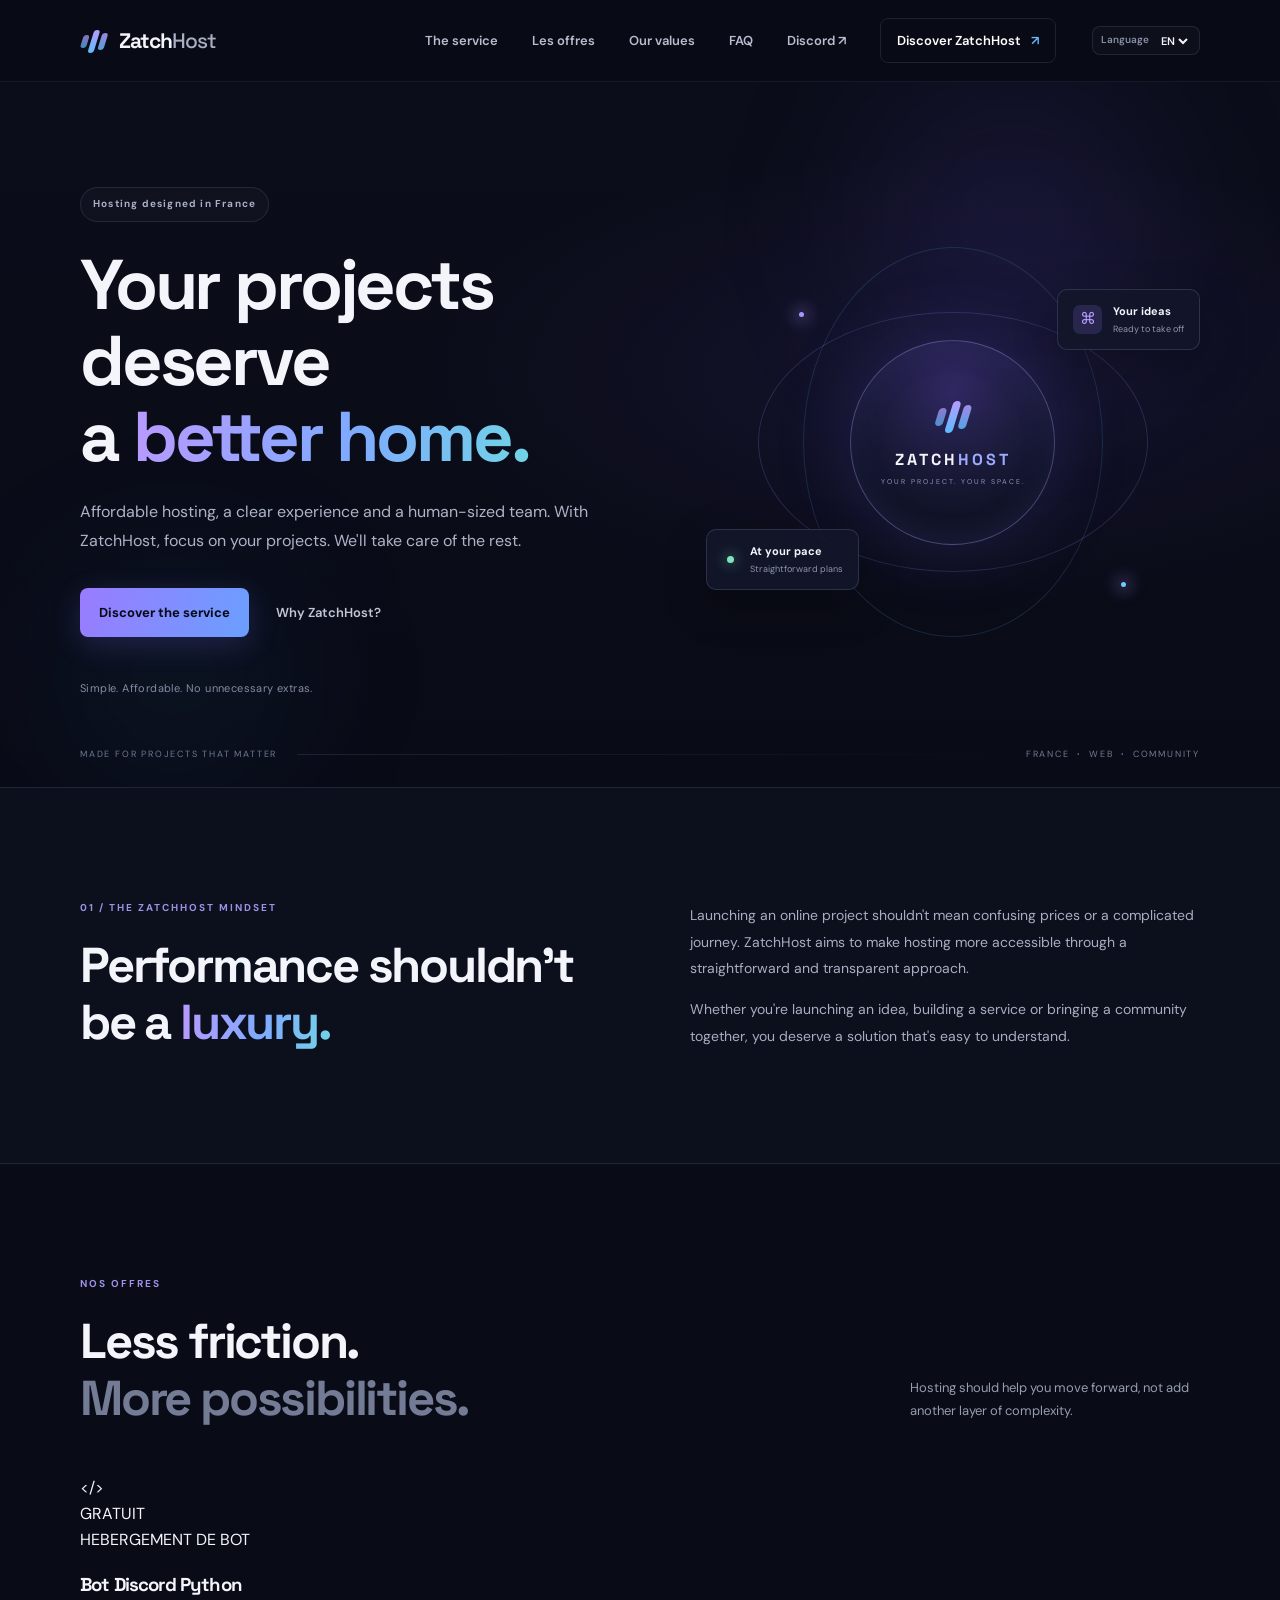
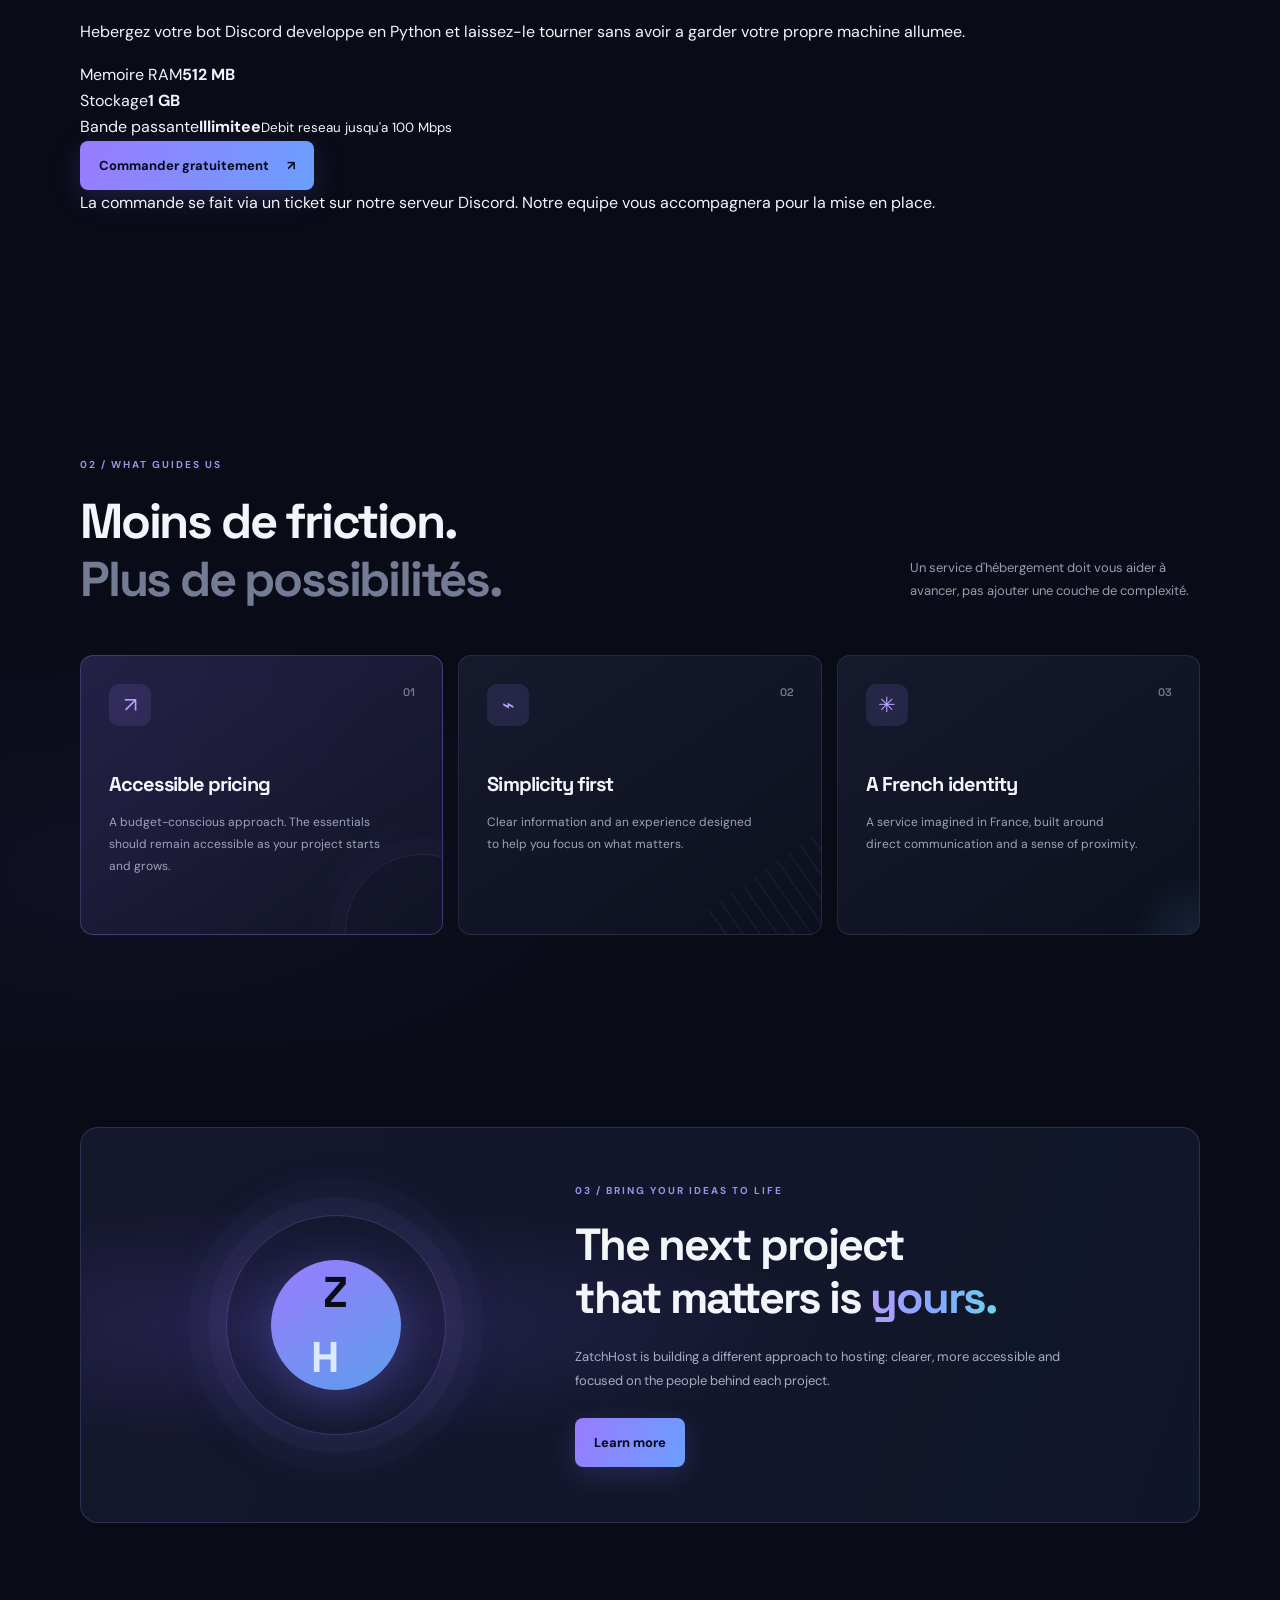
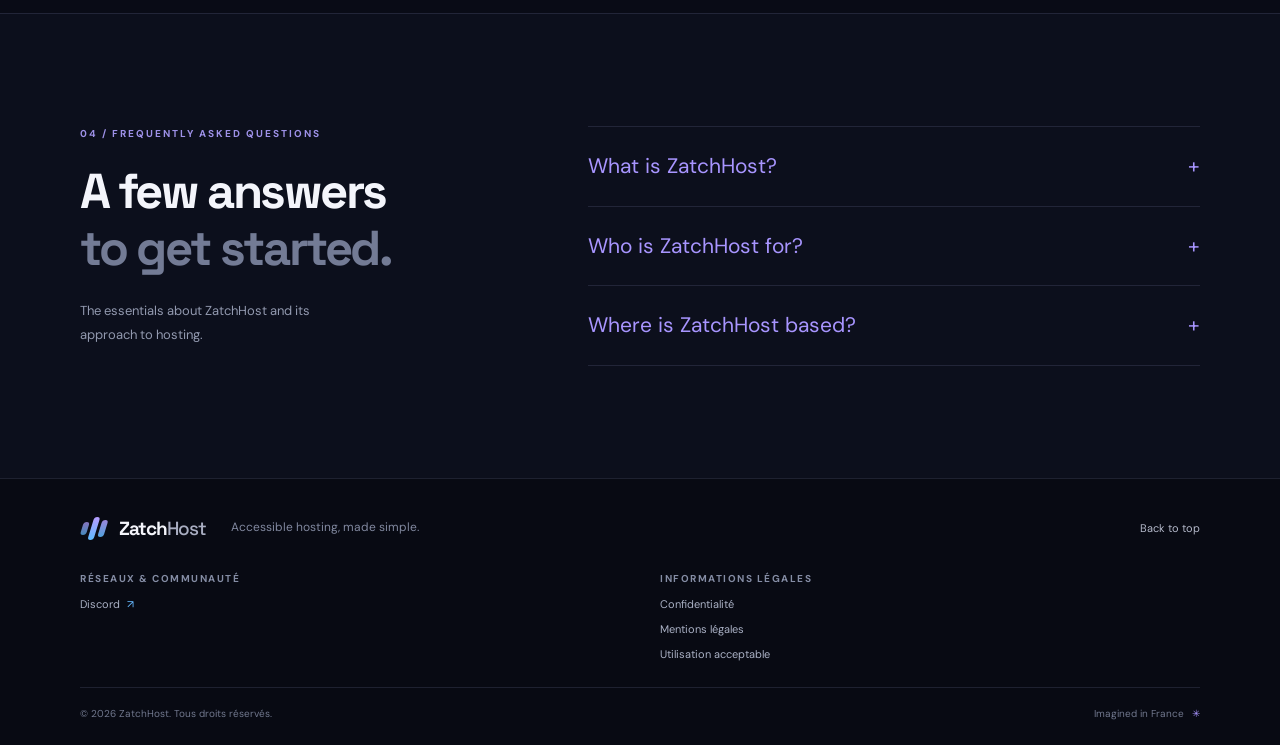
==== commit b34f35e1: "Add free Discord bot hosting offer section" ====
--- a/index.html
+++ b/index.html
@@ -18,6 +18,7 @@
   <meta id="og-title" property="og:title" content="ZatchHost — L'hébergement, simplement.">
   <meta id="og-description" property="og:description" content="Un hébergement accessible, une approche transparente et un service pensé en France.">
   <meta property="og:url" content="https://zatchhost.github.io/">
+  <meta content="https://zatchhost.github.io/favicon.png" property="og:image">
   <meta name="twitter:card" content="summary">
   <title id="page-title">ZatchHost — Hébergement accessible, simplement</title>
   <script type="application/ld+json">
@@ -43,6 +44,7 @@
       </button>
       <nav id="navigation" class="navigation" aria-label="Navigation principale">
         <a href="#service">Le service</a>
+        <a href="#offres">Les offres</a>
         <a href="#engagements">Nos engagements</a>
         <a href="#faq">FAQ</a>
         <a href="https://dsc.gg/zatchhost" target="_blank" rel="noopener noreferrer">Discord ↗</a>
@@ -92,6 +94,32 @@
           <p>Monter un projet en ligne ne devrait pas rimer avec tarifs incompréhensibles ou parcours compliqué. ZatchHost veut rendre l'hébergement plus accessible, avec une approche directe et transparente.</p>
           <p>Que vous lanciez une idée, développiez un service ou réunissiez une communauté, vous devez pouvoir avancer avec une solution qui reste simple à comprendre.</p>
         </div>
+      </div>
+    </section>
+
+
+    <section class="offers section-pad" id="offres">
+      <div class="container">
+        <div class="section-heading">
+          <div><p class="section-kicker">NOS OFFRES</p><h2>Un premier service, <span class="gradient-text">gratuit.</span></h2></div>
+          <p class="heading-aside offers-intro">Des ressources simples pour donner vie a vos projets, sans frais.</p>
+        </div>
+        <article class="offer-card">
+          <div class="offer-card-top">
+            <div class="offer-icon" aria-hidden="true">&lt;/&gt;</div>
+            <span class="offer-badge">GRATUIT</span>
+          </div>
+          <p class="offer-category">HEBERGEMENT DE BOT</p>
+          <h3>Bot Discord Python</h3>
+          <p class="offer-description">Hebergez votre bot Discord developpe en Python et laissez-le tourner sans avoir a garder votre propre machine allumee.</p>
+          <div class="offer-specs">
+            <div><span>Memoire RAM</span><strong>512 MB</strong></div>
+            <div><span>Stockage</span><strong>1 GB</strong></div>
+            <div><span>Bande passante</span><strong>Illimitee</strong><small>Debit reseau jusqu'a 100 Mbps</small></div>
+          </div>
+          <a class="button button-primary offer-button" href="https://dsc.gg/zatchhost" target="_blank" rel="noopener noreferrer">Commander gratuitement <span aria-hidden="true">↗</span></a>
+          <p class="offer-footnote">La commande se fait via un ticket sur notre serveur Discord. Notre equipe vous accompagnera pour la mise en place.</p>
+        </article>
       </div>
     </section>
 
